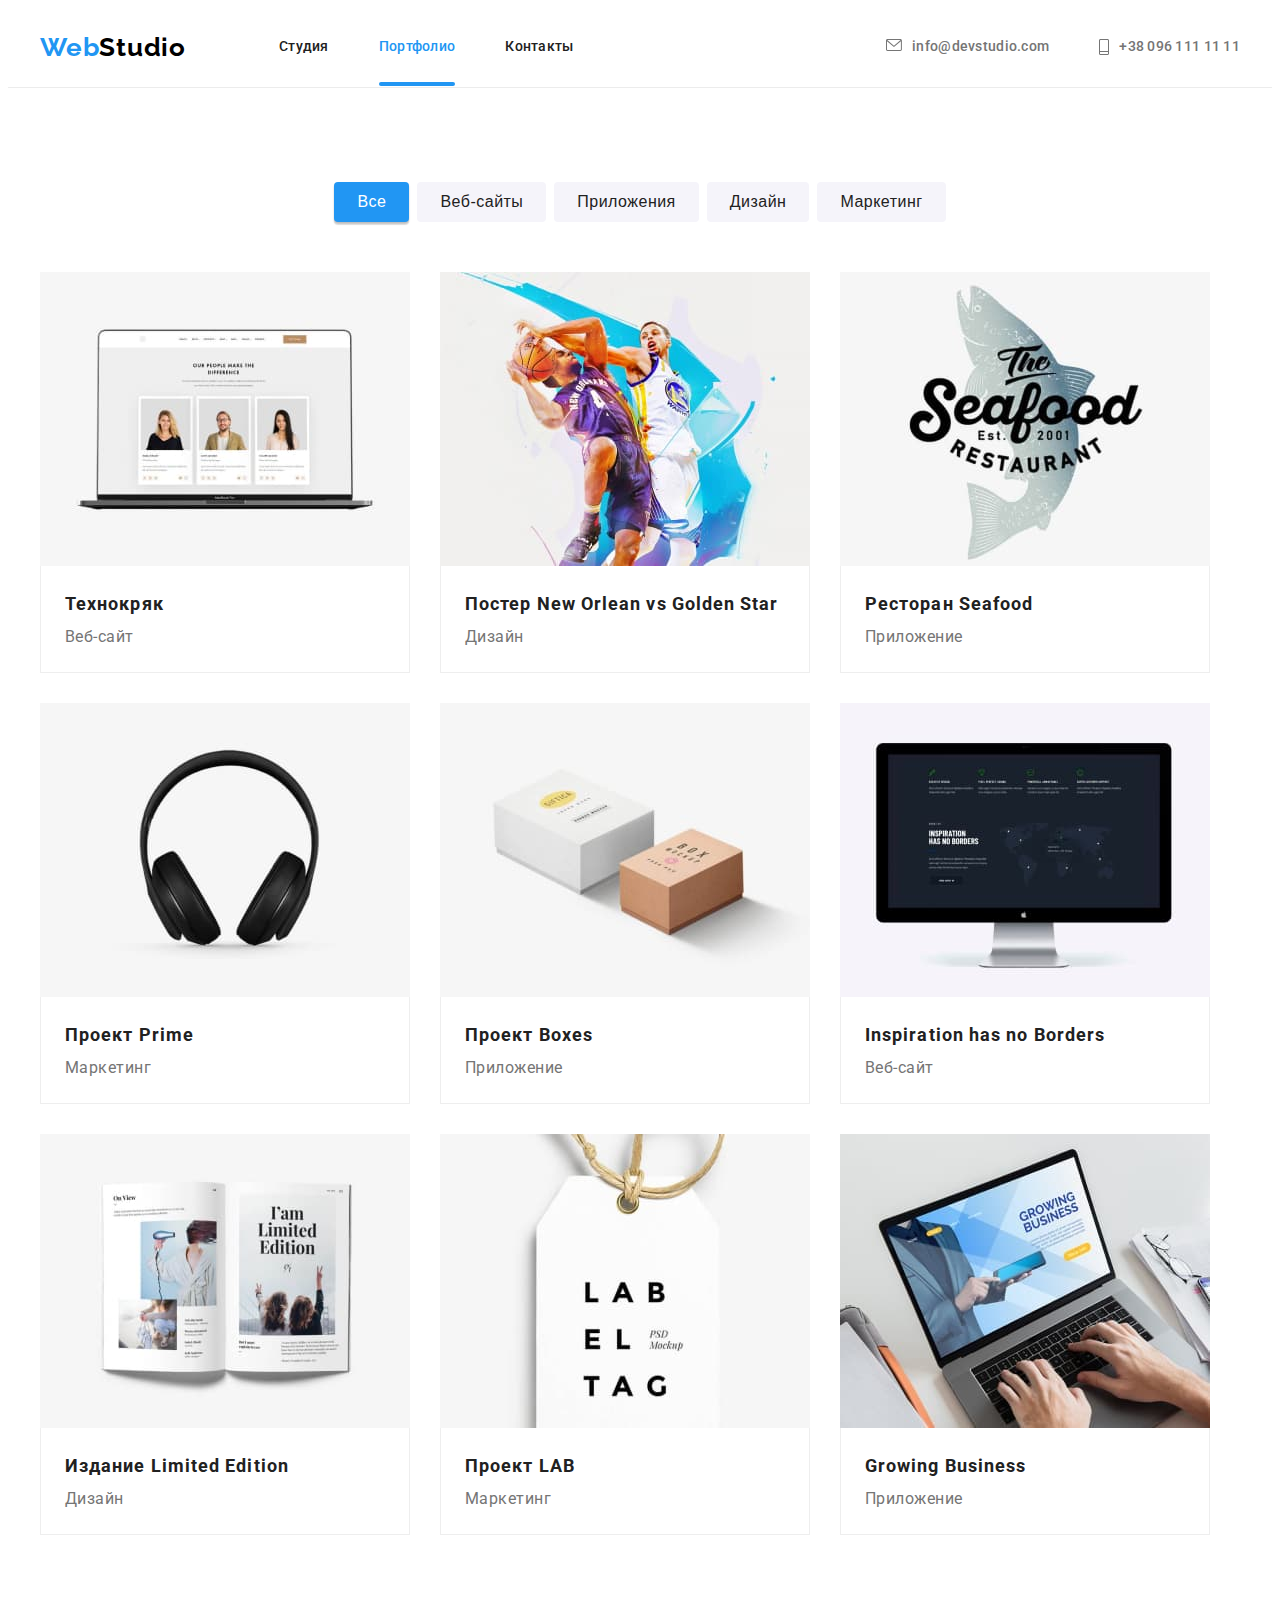
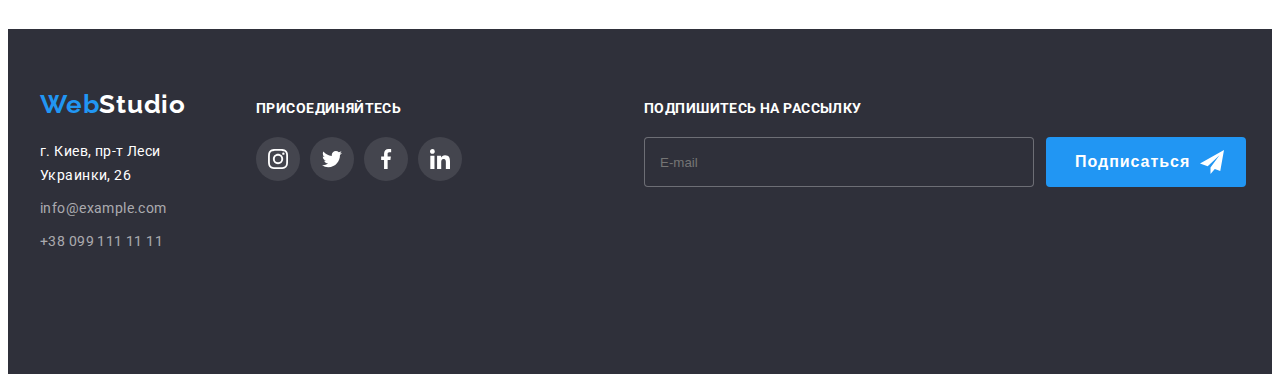
==== portfolio.html @ d4ddfa1c "summary" ====
<!DOCTYPE html>
<html lang="ru">
  <head>
    <meta charset="UTF-8" />
    <meta http-equiv="X-UA-Compatible" content="IE=edge" />
    <meta name="viewport" content="width=device-width, initial-scale=1.0" />
    <title>WebStudio</title>
    <link rel="preconnect" href="https://fonts.googleapis.com" />
    <link rel="preconnect" href="https://fonts.gstatic.com" crossorigin />
    <link
      href="https://fonts.googleapis.com/css2?family=Raleway:wght@700&family=Roboto:wght@400;500;700;900&display=swap"
      rel="stylesheet"
    />
        <link rel="stylesheet" href="https://cdnjs.cloudflare.com/ajax/libs/modern-normalize/1.1.0/modern-normalize.min.css"
          integrity="sha512-wpPYUAdjBVSE4KJnH1VR1HeZfpl1ub8YT/NKx4PuQ5NmX2tKuGu6U/JRp5y+Y8XG2tV+wKQpNHVUX03MfMFn9Q=="
          crossorigin="anonymous" referrerpolicy="no-referrer" />

    <link rel="stylesheet" href="./css/main.min.css" />
  </head>
<header class="header">
  <div class="container header__container">
    <a class="logo link" href="./index.html">Web<span class="logo--dark">Studio</span> </a>
    <nav class="mobile-menu-only">
      <button type="button" class="mobile-menu-btn" data-menu-open>
        <svg class="mobile-menu-btn-icon" width="24" height="16">
          <use href="./images/icons.svg#menu"></use>
        </svg>
      </button>

      <div class="mobile-menu" data-menu>
        <div class="container mobile-menu-container">
          <button type="button" class="mobile-menu__close-btn" data-menu-close>
            <svg class="mobile-menu__close-icon" width="18" height="18">
              <use href="./images/icons.svg#modal"></use>
            </svg>
          </button>

          <ul class="list mobile-menu__list">
            <li class="mobile-menu__item">
              <a href="./index.html" class="link mobile-menu__link">Студия</a>
            </li>
            <li class="mobile-menu__item">
              <a href="./portfolio.html" class="link current mobile-menu__link">Портфолио</a>
            </li>
            <li class="mobile-menu__item">
              <a href="#" class="link mobile-menu__link">Контакты</a>
            </li>
          </ul>

          <ul class="list mobile-menu__contact-list">
            <li class="link mobile-menu__contact-item">
              <a class="mobile-menu__tel-link" href="tel:+380961111111">+38 096 111 11 11</a>
            </li>
            <li class="link mobile-menu__contact-item">
              <a class="mobile-menu__mail-link" href="mailto:info@devstudio.com">info@devstudio.com</a>
            </li>
          </ul>

          <ul class="list mobile-menu__social-list">
            <li class="mobile-menu__social-item">
              <a href="https://www.instagram.com/" class="link mobile-menu__social-link">Instagram</a>
            </li>
            <li class="mobile-menu__social-item">
              <a href="https://twitter.com/" class="link mobile-menu__social-link">Twitter</a>
            </li>
            <li class="mobile-menu__social-item">
              <a href="https://www.facebook.com/" class="link mobile-menu__social-link">Facebook</a>
            </li>
            <li class="mobile-menu__social-item">
              <a href="https://www.linkedin.com/" class="link mobile-menu__social-link">LinkedIn</a>
            </li>
          </ul>
        </div>
      </div>
    </nav>
    <nav class="navigation">
      <ul class="navigation__menu list">
        <li class="navigation__item">
          <a class="navigation__link  link" href="./index.html">Студия</a>
        </li>
        <li class="navigation__item">
          <a class="navigation__link current link" href="./portfolio.html">Портфолио</a>
        </li>
        <li class="navigation__item">
          <a class="navigation__link link" href="#">Контакты</a>
        </li>
      </ul>
    </nav>

    <ul class="contact list">
      <li class="contact__item">
        <a class="contact__link link" href="mailto:info@devstudio.com">
          <svg class="contact__icon" width="16" height="12">
            <use href="./images/icons.svg#envelope"></use>
          </svg>
          info@devstudio.com
        </a>
      </li>
      <li class="contact__item">
        <a class="contact__link link" href="tel:0961111111">
          <svg class="contact__icon" width="10" height="16">
            <use href="./images/icons.svg#vector"></use>
          </svg>
          +38 096 111 11 11</a>
      </li>
    </ul>
  </div>
</header>
<main>
  <section class=" section  ">
    <div class="container">
      <h1 class="portfolio visually-hidden ">Наши роботы</h1>
      <ul class=" menu-nav list">
        <li class="menu-nav__button-item" >
          <button type="button" class="menu-nav__button active-btn">Все</button></li>
        <li class="menu-nav__button-item" >
          <button type="button" class="menu-nav__button">Веб-сайты</button></li>
        <li class="menu-nav__button-item" >
          <button type="button" class="menu-nav__button">Приложения</button></li>
        <li class="menu-nav__button-item">
          <button type="button" class="menu-nav__button">Дизайн</button></li>
        <li class="menu-nav__button-item">
          <button type="button" class="menu-nav__button">Маркетинг</button></li>
      </ul>

      <h2 class="our-projects visually-hidden">Наши проекты</h2>

      <ul class=" projects list">
        <li class="projects__item">
          <a class="projects__link link" href="#">
            <div class="projects__img">
              <picture>
                <source srcset="./images/projects/project1.jpg 1x, ./images/projects/project1_d@2x.jpg 2x"
                  media="(min-width: 1200px)" />
                <source srcset="./images/projects/project1_t.jpg 1x, ./images/projects/project1_t@2x.jpg 2x"
                  media="(min-width: 768px)" />
                <source srcset="./images/projects/project1_m.jpg 1x, ./images/projects/project1_m@2x.jpg 2x"
                  media="(max-width: 767px)" />
                <img class="work" src="images/projects/project1.jpg" 
                alt="project1" 
                width="370"
                height="294" 
                loading="lazy"/>
              </picture>
              <div class="projects__overlay">
                <div class="overlay__text">
                  <p>Ресурс предлагает комплексные предложения с разным уровнем функционала и сервисов. Все это позволит
                  посетителю получить исчерпывающие сведения о компании или частном лице.</p>
                </div>
              </div>
            </div>
              <div class="project__text">
                <h3 class="project__name">Технокряк</h3>
                <p class="project__type">Веб-сайт</p>
              </div>
          </a>
        </li>

        <li class="projects__item"> 
          <a class="projects__link link" href="#">
            <div class="projects__img">
              <picture>
                <source srcset="./images/projects/project2.jpg 1x, ./images/projects/project2_d@2x.jpg 2x"
                  media="(min-width: 1200px)" />
                <source srcset="./images/projects/project2_t.jpg 1x, ./images/projects/project2_t@2x.jpg 2x"
                  media="(min-width: 768px)" />
                <source srcset="./images/projects/project2_m.jpg 1x, ./images/projects/project2_m@2x.jpg 2x"
                  media="(max-width: 767px)" />
              <img class="work" src="images/projects/project2.jpg" 
                alt="project2" 
                width="370" 
                 height="294"
                 loading="lazy"/> 
              </picture>
              <div class="projects__overlay">
                <div class="overlay__text">
                  <p>Ресурс предлагает комплексные предложения с разным уровнем функционала и сервисов. Все это позволит
                  посетителю получить исчерпывающие сведения о компании или частном лице.</p>
                </div>
              </div>
            </div>
            <div class="project__text">
              <h3 class="project__name">Постер <span lang="en">New Orlean vs Golden Star</span></h3>
              <p class="project__type">Дизайн</p>
            </div>
          </a>
        </li>

        <li class="projects__item"><a class="projects__link link" href="#">
        <div class="projects__img">
        <picture>
          <source srcset="./images/projects/project3.jpg 1x, ./images/projects/project3_d@2x.jpg 2x"
            media="(min-width: 1200px)" />
          <source srcset="./images/projects/project3_t.jpg 1x, ./images/projects/project3_t@2x.jpg 2x"
            media="(min-width: 768px)" />
          <source srcset="./images/projects/project3_m.jpg 1x, ./images/projects/project3_m@2x.jpg 2x"
            media="(max-width: 767px)" />
          <img class="work" src="images/projects/project3.jpg" 
          alt="project3"
          width="370"
          height="294"
          loading="lazy" />
          </picture>
        <div class="projects__overlay">
          <div class="overlay__text">
            <p>Ресурс предлагает комплексные предложения с разным уровнем функционала и сервисов. Все это позволит
              посетителю получить исчерпывающие сведения о компании или частном лице.</p>
          </div>
        </div>
        </div>
        <div class="project__text">
      <h3 class="project__name">Ресторан <span lang="en">Seafood</span></h3>
      <p class="project__type">Приложение</p>
      </div>
      </a>
    </li>
      <li class="projects__item">
        <a class="projects__link link" href="#">
        <div class="projects__img">
        <picture>
          <source srcset="./images/projects/project4.jpg 1x, ./images/projects/project4_d@2x.jpg 2x"
            media="(min-width: 1200px)" />
          <source srcset="./images/projects/project4_t.jpg 1x, ./images/projects/project4_t@2x.jpg 2x"
            media="(min-width: 768px)" />
          <source srcset="./images/projects/project4_m.jpg 1x, ./images/projects/project4_m@2x.jpg 2x"
            media="(max-width: 767px)" />
          <img class="work" src="images/projects/project4.jpg" 
        alt="project4" 
        width="370" 
        height="294" 
        loading="lazy"/>
        </picture>
        <div class="projects__overlay">
          <div class="overlay__text">
            <p>Ресурс предлагает комплексные предложения с разным уровнем функционала и сервисов. Все это позволит
              посетителю получить исчерпывающие сведения о компании или частном лице.</p>
          </div>
        </div>
        </div>
        <div class="project__text">
      <h3 class="project__name">Проект <span lang="en">Prime</span></h3>
      <p class="project__type">Маркетинг</p>
      </div>
      </a>
    </li>
      <li class="projects__item"> 
        <a class="projects__link link" href="#">
        <div class="projects__img">
        <picture>
          <source srcset="./images/projects/project5.jpg 1x, ./images/projects/project5_d@2x.jpg 2x"
            media="(min-width: 1200px)" />
          <source srcset="./images/projects/project5_t.jpg 1x, ./images/projects/project5_t@2x.jpg 2x"
            media="(min-width: 768px)" />
          <source srcset="./images/projects/project5_m.jpg 1x, ./images/projects/project5_m@2x.jpg 2x"
            media="(max-width: 767px)" />
          <img class="work" src="images/projects/project5.jpg" 
        alt="project5" 
        width="370"
         height="294"
         loading="lazy" />
        </picture>
        <div class="projects__overlay">
          <div class="overlay__text">
            <p>Ресурс предлагает комплексные предложения с разным уровнем функционала и сервисов. Все это позволит
              посетителю получить исчерпывающие сведения о компании или частном лице.</p>
          </div>
        </div>
        </div>
        <div class="project__text">
      <h3 class="project__name">Проект <span lang="en">Boxes</span></h3>
      <p class="project__type">Приложение</p>
      </div>
      </a>
    </li>
      <li class="projects__item">
        <a class="projects__link link" href="#">
        <div class="projects__img">
        <picture>
          <source srcset="./images/projects/project6.jpg 1x, ./images/projects/project6_d@2x.jpg 2x"
            media="(min-width: 1200px)" />
          <source srcset="./images/projects/project6_t.jpg 1x, ./images/projects/project6_t@2x.jpg 2x"
            media="(min-width: 768px)" />
          <source srcset="./images/projects/project6_m.jpg 1x, ./images/projects/project6_m@2x.jpg 2x"
            media="(max-width: 767px)" />
          <img class="work" src="images/projects/project6.jpg" 
        alt="project6"
         width="370"
          height="294"
          loading="lazy" />
        </picture>
          <div class="projects__overlay">
            <div class="overlay__text">
              <p>Ресурс предлагает комплексные предложения с разным уровнем функционала и сервисов. Все это позволит
                посетителю получить исчерпывающие сведения о компании или частном лице.</p>
            </div>
          </div>
          </div>
          <div class="project__text">
      <h3 class="project__name"><span lang="en">Inspiration has no Borders</span></h3>
      <p class="project__type">Веб-сайт</p>
      </div>
      </a>
    </li>
      <li class="projects__item"><a class="projects__link link" href="#">
        <div class="projects__img">
        <picture>
          <source srcset="./images/projects/project7.jpg 1x, ./images/projects/project7_d@2x.jpg 2x"
            media="(min-width: 1200px)" />
          <source srcset="./images/projects/project7_t.jpg 1x, ./images/projects/project7_t@2x.jpg 2x"
            media="(min-width: 768px)" />
          <source srcset="./images/projects/project7_m.jpg 1x, ./images/projects/project7_m@2x.jpg 2x"
            media="(max-width: 767px)" />
          <img class="work" src="images/projects/project7.jpg" 
        alt="project7"
         width="370" 
         height="294"
         loading="lazy" />
        </picture>
        <div class="projects__overlay">
          <div class="overlay__text">
            <p>Ресурс предлагает комплексные предложения с разным уровнем функционала и сервисов. Все это позволит
              посетителю получить исчерпывающие сведения о компании или частном лице.</p>
          </div>
        </div>
        </div>
        <div class="project__text">
      <h3 class="project__name">Издание <span lang="en">Limited Edition</span></h3>
      <p class="project__type">Дизайн</p>
        </div>
      </a>
    </li>
      <li class="projects__item">
        <a class="projects__link link" href="#">
        <div class="projects__img">
        <picture>
          <source srcset="./images/projects/project8.jpg 1x, ./images/projects/project8_d@2x.jpg 2x"
            media="(min-width: 1200px)" />
          <source srcset="./images/projects/project8_t.jpg 1x, ./images/projects/project8_t@2x.jpg 2x"
            media="(min-width: 768px)" />
          <source srcset="./images/projects/project8_m.jpg 1x, ./images/projects/project8_m@2x.jpg 2x"
            media="(max-width: 767px)" />
          <img class="work"src="images/projects/project8.jpg" 
        alt="project8" 
        width="370"
         height="294"
         loading="lazy" />
        </picture>
        <div class="projects__overlay">
          <div class="overlay__text">
            <p>Ресурс предлагает комплексные предложения с разным уровнем функционала и сервисов. Все это позволит
              посетителю получить исчерпывающие сведения о компании или частном лице.</p>
          </div>
        </div>
        </div>
        <div class="project__text">
      <h3 class="project__name">Проект <span lang="en">LAB</span></h3>
      <p class="project__type">Маркетинг</p>
        </div>
      </a>
    </li>
      <li class="projects__item"><a class=" projects__link link" href="#">
        <div class="projects__img">
        <picture>
          <source srcset="./images/projects/project9.jpg 1x, ./images/projects/project9_d@2x.jpg 2x"
            media="(min-width: 1200px)" />
          <source srcset="./images/projects/project9_t.jpg 1x, ./images/projects/project9_t@2x.jpg 2x"
            media="(min-width: 768px)" />
          <source srcset="./images/projects/project9_m.jpg 1x, ./images/projects/project9_m@2x.jpg 2x"
            media="(max-width: 767px)" />
          <img class="work" src="images/projects/project9.jpg"
         alt="project9"
          width="370"
           height="294"
           loading="lazy" />
        </picture>
          <div class="projects__overlay">
            <div class="overlay__text">
              <p>Ресурс предлагает комплексные предложения с разным уровнем функционала и сервисов. Все это позволит
                посетителю получить исчерпывающие сведения о компании или частном лице.</p>
            </div>
          </div>
          </div>
          <div class="project__text">
      <h3 class="project__name"><span lang="en">Growing Business</span></h3>
      <p class="project__type">Приложение</p>
          </div>
      </a>
    </li>
    </ul>
    </div>
  </section>
    </main>
      <footer class="footer">
        <div class="footer__container container">
          <div class="logo-adress">
            <a class="logo link" href="./index.html">Web<span class="logo logo--light">Studio</span></a>
      
            <ul class="footer-adress list">
              <li class="footer-adress__item">
                <a class="footer-adress__adress link" href="https://bit.ly/3pXMvUd" target="_blank" rel="noopener noreferrer">
                  г. Киев, пр-т Леси Украинки, 26
                </a>
              </li>
      
              <li class="footer-adress__item">
                <a class="footer-adress__mailPhone link" href="mailto:info@example.com">info@example.com</a>
              </li>
      
              <li class="footer-adress__item">
                <a class="footer-adress__mailPhone link" href="tel:0991111111">+38 099 111 11 11</a>
              </li>
            </ul>
          </div>
      
          <div class="join">
            <b class="join__us">Присоединяйтесь</b>
            <ul class="join__social">
              <li class="join__item list">
                <a class="join__link link" href="https://www.instagram.com/" target="_blank" rel="noopener noreferrer" aria-label="instagram">
                  <svg class="join__icon" width="20" height="20">
                    <use href="./images/icons.svg#instagram"></use>
                  </svg>
                </a>
              </li>
              <li class="join__item list">
                <a class="join__link link" href="https://twitter.com/" target="_blank" rel="noopener noreferrer" aria-label="twitter">
                  <svg class="join__icon" width="20" height="20">
                    <use href="./images/icons.svg#twitter"></use>
                  </svg>
                </a>
              </li>
              <li class="join__item list">
                <a class="join__link link" href="https://facebook.com/" target="_blank" rel="noopener noreferrer" aria-label="facebook">
                  <svg class="join__icon" width="20" height="20">
                    <use href="./images/icons.svg#facebook"></use>
                  </svg>
                </a>
              </li>
              <li class="join__item list">
                <a class="join__link link" href="https://www.linkedin.com/" target="_blank" rel="noopener noreferrer" aria-label="linkedin">
                  <svg class="join__icon" width="20" height="20">
                    <use href="./images/icons.svg#linkedin"></use>
                  </svg>
                </a>
              </li>
            </ul>
          </div>
      
          <div class="form-send">
            <b class="form-send__send">Подпишитесь на рассылку</b>
            <form class="form-footer">
              <input class="form-footer__email" type="email" name="email" placeholder="E-mail" />
              <button class="form-footer__button" type="submit">
                <b>Подписаться</b>
                <svg class="form-footer__icon" width="24" height="24">
                  <use href="./images/icons.svg#aireplane"></use>
                </svg>
              </button>
            </form>
          </div>
        </div>
      </footer>
      <script src="./js/mobile-menu.js"></script>
  </body>
</html>
---- css/main.min.css ----
.visually-hidden{clip:rect(0 0 0 0);-webkit-clip-path:inset(50%);clip-path:inset(50%);height:1px;overflow:hidden;position:absolute;white-space:nowrap;width:1px}body{font-family:"Roboto",sans-serif;font-style:normal;overflow-x:hidden}body.modal-open{overflow:hidden}@media screen and (min-width: 480px){.section{padding-bottom:60px;padding-top:60px}}@media screen and (min-width: 768px){.section{padding-bottom:60px;padding-top:60px}}@media screen and (min-width: 1200px){.section{padding-bottom:94px;padding-top:94px}}.container{margin-left:auto;margin-right:auto;padding-left:15px;padding-right:15px;-webkit-box-align:center;-ms-flex-align:center;align-items:center}@media screen and (min-width: 480px){.container{width:480px}}@media screen and (min-width: 768px){.container{width:768px}}@media screen and (min-width: 1200px){.container{width:1200px}}h1,h2,h3,h4,h5,h6,ul,p{margin:0;padding:0}img{display:block;max-width:100%;height:auto}.list{list-style:none;padding:0;margin:0}.link{text-decoration:none}.header__container{display:-webkit-box;display:-ms-flexbox;display:flex;-ms-flex-line-pack:center;align-content:center}.header{border-bottom:1px solid #ececec;padding-top:24px;padding-bottom:24px}@media screen and (max-width: 767px){.header{position:relative;padding-top:16px;padding-bottom:16px}}@media screen and (min-width: 768px){.mobile-menu-only{display:none}}.mobile-menu-btn{position:absolute;top:22px;right:35px;background-color:transparent;border:none;padding:0;line-height:0;cursor:pointer}.mobile-menu-btn:hover,.mobile-menu-btn:focus{color:#2196f3}.mobile-menu{position:absolute;top:0;left:0;width:100%;height:100vh;overflow:auto;opacity:0;visibility:hidden;pointer-events:none;background-color:#fff;z-index:100;-webkit-transition:opacity 250ms cubic-bezier(0.4, 0, 0.2, 1),visibility 250ms cubic-bezier(0.4, 0, 0.2, 1);transition:opacity 250ms cubic-bezier(0.4, 0, 0.2, 1),visibility 250ms cubic-bezier(0.4, 0, 0.2, 1)}.mobile-menu.is-open{opacity:1;visibility:visible;pointer-events:auto}.mobile-menu__close-btn:hover .mobile-menu__close-icon,.mobile-menu__close-btn:focus .mobile-menu__close-icon{fill:#2196f3;cursor:pointer}.mobile-menu-container{position:relative;padding-top:48px;padding-bottom:48px;z-index:100}.mobile-menu__close-btn{position:absolute;top:21px;right:25px;background-color:transparent;border:none;padding:0;line-height:0}.mobile-menu__list,.mobile-menu__contact-list,.mobile-menu__social-list{padding-left:40px;margin-bottom:48px}.mobile-menu__item{margin-bottom:32px}.mobile-menu__item:last-child{margin-bottom:300px}.mobile-menu__list{font-weight:500;font-size:40px;line-height:1.18;letter-spacing:0.02em}.mobile-menu__contact-item{margin-bottom:32px}.mobile-menu__contact-item:last-child{margin-bottom:64px}.mobile-menu__link{position:relative;color:#212121}.mobile-menu__link:hover,.mobile-menu__link:focus{color:#2196f3}.mobile-menu__link.current{color:#2196f3}.mobile-menu__tel-link{font-weight:500;font-size:34px;line-height:1.18;letter-spacing:0.02em;color:#2196f3;text-decoration:none}.mobile-menu__mail-link{font-weight:500;font-size:24px;line-height:1.17;letter-spacing:0.02em;color:#757575;text-decoration:none}.mobile-menu__social-list{display:-webkit-box;display:-ms-flexbox;display:flex;-ms-flex-wrap:wrap;flex-wrap:wrap}.mobile-menu__social-item{padding-right:10px;margin-top:10px}.mobile-menu__social-item:not(:last-child){border-right:1px solid rgba(33,33,33,0.2);margin-right:10px}.mobile-menu__social-link{font-weight:500;font-size:18px;line-height:1.22;letter-spacing:0.02em;color:#2196f3;text-decoration:none}.navigation{display:-webkit-box;display:-ms-flexbox;display:flex;margin-left:93px}@media screen and (min-width: 320px) and (max-width: 767px){.navigation{visibility:hidden;display:none}}.navigation__menu{font-weight:500;font-size:14px;line-height:1.14;letter-spacing:0.02em;display:-webkit-box;display:-ms-flexbox;display:flex}.navigation__item,.contact__item:not(:last-child){margin-right:50px}.navigation__link{position:relative;padding:32px 0;color:#212121;-webkit-transition:color 250ms cubic-bezier(0.4, 0, 0.2, 1);transition:color 250ms cubic-bezier(0.4, 0, 0.2, 1)}.navigation__link:hover,.navigation__link:focus{color:#2196f3}.navigation__link.current{color:#2196f3}.navigation__link.current::after{content:'';position:absolute;display:block;width:100%;height:4px;background-color:#2196f3;border-radius:2px;bottom:0;left:0}.logo{font-family:"Raleway",sans-serif;font-weight:700;font-size:26px;line-height:1.19;letter-spacing:0.03em;color:#2196f3}.logo--dark{color:#000}.logo--light{color:#fff}@media screen and (min-width: 480px) and (max-width: 1199px){.logo-adress{text-align:center}}@media screen and (min-width: 768px) and (max-width: 1199px){.logo-adress{margin-left:76px}}.contact{-webkit-box-pack:center;-ms-flex-pack:center;justify-content:center;-webkit-box-align:center;-ms-flex-align:center;align-items:center;margin-left:auto;font-weight:500;font-size:12px;line-height:1.14;letter-spacing:0.02em}@media screen and (min-width: 320px) and (max-width: 767px){.contact{visibility:hidden;display:none}}@media screen and (min-width: 1200px){.contact{font-size:14px;display:-webkit-box;display:-ms-flexbox;display:flex}}@media screen and (min-width: 768px) and (max-width: 1199px){.contact__item:not(:last-child){margin-bottom:10px}}.contact__link{display:-webkit-box;display:-ms-flexbox;display:flex;color:#757575;-webkit-transition:color 250ms cubic-bezier(0.4, 0, 0.2, 1);transition:color 250ms cubic-bezier(0.4, 0, 0.2, 1)}.contact__link:hover,.contact__link:focus{color:#2196f3}.contact__icon{margin-right:10px;fill:currentColor}.hero{display:block;background-color:#2f303a;text-align:center;max-width:100%;height:400px;padding-top:118px;padding-bottom:118px;background-image:-webkit-gradient(linear, left top, right top, from(rgba(47,48,58,0.4)), to(rgba(47,48,58,0.4))),url(../images/hero/hero_m.jpg);background-image:linear-gradient(to right, rgba(47,48,58,0.4), rgba(47,48,58,0.4)),url(../images/hero/hero_m.jpg);margin-left:auto;margin-right:auto;background-position:center;background-repeat:no-repeat}@media screen and (min-width: 489px){.hero{max-width:768px;background-image:-webkit-gradient(linear, left top, right top, from(rgba(47,48,58,0.4)), to(rgba(47,48,58,0.4))),url(../images/hero/hero_t.jpg);background-image:linear-gradient(to right, rgba(47,48,58,0.4), rgba(47,48,58,0.4)),url(../images/hero/hero_t.jpg)}}@media screen and (min-width: 769px){.hero{max-width:1600px;height:600px;padding-top:200px;padding-bottom:200px;background-image:-webkit-gradient(linear, left top, right top, from(rgba(47,48,58,0.4)), to(rgba(47,48,58,0.4))),url(../images/hero/hero_d.jpg);background-image:linear-gradient(to right, rgba(47,48,58,0.4), rgba(47,48,58,0.4)),url(../images/hero/hero_d.jpg)}}.hero__container{display:block}.hero__title{text-align:center;margin-bottom:30px;font-weight:900;font-size:26px;line-height:1.62;letter-spacing:0.06em;text-transform:uppercase;color:#fff}@media screen and (min-width: 1200px){.hero__title{font-size:44px;line-height:1.36}}.hero__btn{padding:10px 32px;display:inline-block;font-weight:700;font-size:16px;line-height:1.87;color:#fff;background-color:#2196f3;text-decoration:none;-webkit-box-shadow:0px 4px 4px rgba(0,0,0,0.15);box-shadow:0px 4px 4px rgba(0,0,0,0.15);border-radius:4px;border:1px solid transparent;cursor:pointer}.backdrop{position:fixed;width:100%;height:100%;left:0px;top:0px;background-color:rgba(0,0,0,0.2);opacity:1;-webkit-transition:opacity 250ms cubic-bezier(0.4, 0, 0.2, 1),visibility 250ms cubic-bezier(0.4, 0, 0.2, 1);transition:opacity 250ms cubic-bezier(0.4, 0, 0.2, 1),visibility 250ms cubic-bezier(0.4, 0, 0.2, 1);overflow-y:scroll}.backdrop.is-hidden{opacity:0;pointer-events:none;visibility:hidden}.backdrop.is-hidden .modal{-webkit-transform:translate(-50%, -50%) scale(0.5);transform:translate(-50%, -50%) scale(0.5)}.modal{position:absolute;top:50%;left:50%;padding:40px;-webkit-transform:translate(-50%, -50%) scale(1);transform:translate(-50%, -50%) scale(1);width:450px;height:609px;background:#ffffff;-webkit-box-shadow:0px 1px 3px rgba(0,0,0,0.12),0px 1px 1px rgba(0,0,0,0.14),0px 2px 1px rgba(0,0,0,0.2);box-shadow:0px 1px 3px rgba(0,0,0,0.12),0px 1px 1px rgba(0,0,0,0.14),0px 2px 1px rgba(0,0,0,0.2);border-radius:4px;-webkit-transition:-webkit-transform 250ms cubic-bezier(0.4, 0, 0.2, 1);transition:-webkit-transform 250ms cubic-bezier(0.4, 0, 0.2, 1);transition:transform 250ms cubic-bezier(0.4, 0, 0.2, 1);transition:transform 250ms cubic-bezier(0.4, 0, 0.2, 1), -webkit-transform 250ms cubic-bezier(0.4, 0, 0.2, 1)}@media screen and (min-width: 1200px){.modal{width:528px;height:581px}}.modal__button{position:absolute;display:-webkit-box;display:-ms-flexbox;display:flex;width:30px;height:30px;right:8px;top:8px;-webkit-box-align:center;-ms-flex-align:center;align-items:center;-webkit-box-pack:center;-ms-flex-pack:center;justify-content:center;padding:0;background:#fff;border:1px solid rgba(0,0,0,0.1);border-radius:50%;cursor:pointer;-webkit-transition:color 250ms cubic-bezier(0.4, 0, 0.2, 1);transition:color 250ms cubic-bezier(0.4, 0, 0.2, 1)}.modal__button:hover,.modal__button:focus{color:#2196f3}.modal__icon{fill:currentColor}.form{margin-left:auto;margin-right:auto}.form__contact{display:block;font-weight:700;font-size:20px;line-height:1.15;text-align:center;letter-spacing:0.03em;color:#212121;margin-bottom:12px}.form__area{display:-webkit-box;display:-ms-flexbox;display:flex;-webkit-box-orient:vertical;-webkit-box-direction:normal;-ms-flex-direction:column;flex-direction:column;margin-bottom:10px}.form__input-svg:hover,.form__input-svg:focus+.icon{fill:#2196f3}.form__input-svg{position:relative;-webkit-box-orient:vertical;-webkit-box-direction:normal;-ms-flex-direction:column;flex-direction:column;display:-webkit-box;display:-ms-flexbox;display:flex}.form__info{position:relative;font-size:12px;line-height:1.16;letter-spacing:0.01em;margin-bottom:4px;color:#757575}.form__input{position:relative;display:-webkit-box;display:-ms-flexbox;display:flex;border:1px solid rgba(33,33,33,0.2);border-radius:4px;padding:11px 32px;cursor:pointer;outline:transparent}.form__input:hover,.form__input:focus{border:1px solid #2196f3}.form__input-comment{width:100%;display:-webkit-box;display:-ms-flexbox;display:flex;height:120px;padding:12px 16px;resize:none;font-weight:400;font-size:12px;line-height:14px;letter-spacing:0.01em;color:rgba(117,117,117,0.5);color:#212121;border:1px solid rgba(33,33,33,0.2);border-radius:4px;-webkit-transition:border-color 250ms cubic-bezier(0.4, 0, 0.2, 1);transition:border-color 250ms cubic-bezier(0.4, 0, 0.2, 1);cursor:pointer;outline:transparent}.form__input-comment:hover,.form__input-comment:focus{border:1px solid #2196f3}.form__input-comment::-webkit-input-placeholder{color:rgba(117,117,117,0.5)}.form__input-comment:-ms-input-placeholder{color:rgba(117,117,117,0.5)}.form__input-comment::-ms-input-placeholder{color:rgba(117,117,117,0.5)}.form__input-comment::placeholder{color:rgba(117,117,117,0.5)}.form__icon{position:absolute;left:10px;top:50%;display:inline-block;-webkit-transform:translateY(-7px);transform:translateY(-7px)}.send-btn{display:block;-webkit-box-shadow:0px 4px 4px rgba(0,0,0,0.15);box-shadow:0px 4px 4px rgba(0,0,0,0.15);border:none;margin:0 auto;padding:10px 55px;border-radius:4px;background-color:#2196f3;color:#fff;cursor:pointer;font-weight:700;font-size:16px;line-height:1.88;-webkit-box-align:center;-ms-flex-align:center;align-items:center;text-align:center;letter-spacing:0.06em;-webkit-transition:-webkit-box-shadow 250ms cubic-bezier(0.4, 0, 0.2, 1);transition:-webkit-box-shadow 250ms cubic-bezier(0.4, 0, 0.2, 1);transition:box-shadow 250ms cubic-bezier(0.4, 0, 0.2, 1);transition:box-shadow 250ms cubic-bezier(0.4, 0, 0.2, 1), -webkit-box-shadow 250ms cubic-bezier(0.4, 0, 0.2, 1)}.form-checkbox{display:-webkit-box;display:-ms-flexbox;display:flex;-webkit-box-pack:center;-ms-flex-pack:center;justify-content:center;-webkit-box-align:center;-ms-flex-align:center;align-items:center;margin-bottom:30px}.checkbox-container{position:relative;display:block;width:16px;height:15px;margin-right:8px;cursor:pointer}.checkbox-icon-checked{position:absolute;top:0;left:0;width:16px;height:15px;-webkit-transform:scale(0.2);transform:scale(0.2);opacity:0;-webkit-transition:opacity 250ms cubic-bezier(0.4, 0, 0.2, 1),-webkit-transform 250ms cubic-bezier(0.4, 0, 0.2, 1);transition:opacity 250ms cubic-bezier(0.4, 0, 0.2, 1),-webkit-transform 250ms cubic-bezier(0.4, 0, 0.2, 1);transition:transform 250ms cubic-bezier(0.4, 0, 0.2, 1),opacity 250ms cubic-bezier(0.4, 0, 0.2, 1);transition:transform 250ms cubic-bezier(0.4, 0, 0.2, 1),opacity 250ms cubic-bezier(0.4, 0, 0.2, 1),-webkit-transform 250ms cubic-bezier(0.4, 0, 0.2, 1);background-color:#2196f3;border:none}.checkbox-icon-unchecked{position:absolute;top:0;left:0;display:block;width:16px;height:15px;border:2px solid #212121;border-radius:2px;-webkit-transition:border-color 250ms cubic-bezier(0.4, 0, 0.2, 1),border-color 250ms cubic-bezier(0.4, 0, 0.2, 1);transition:border-color 250ms cubic-bezier(0.4, 0, 0.2, 1),border-color 250ms cubic-bezier(0.4, 0, 0.2, 1)}.checkbox:checked+.checkbox-icon-checked{-webkit-transform:scale(1);transform:scale(1);opacity:1}.checkbox:checked ~ .checkbox-icon-unchecked{border-color:#2196f3}.checkbox:focus ~ .checkbox-icon-unchecked,.checkbox:hover ~ .checkbox-icon-unchecked{border-color:#2196f3}.checkbox:focus:checked ~ .checkbox-icon-unchecked,.checkbox:hover:checked ~ .checkbox-icon-unchecked{border-color:#212121}.checkbox{position:absolute;white-space:nowrap;width:1px;height:1px;overflow:hidden;border:0;padding:0;clip:rect(0 0 0 0);-webkit-clip-path:inset(50%);clip-path:inset(50%);margin:-1px}.checkbox-label{cursor:pointer;-webkit-user-select:none;-moz-user-select:none;-ms-user-select:none;user-select:none;font-weight:400;font-size:12px;line-height:1.16;letter-spacing:0.03em;color:#757575}@media screen and (min-width: 1200px){.checkbox-label{font-size:14px;line-height:1.71}}.checkbox-label-link{color:#2196f3;-webkit-text-decoration-line:underline;text-decoration-line:underline}@media screen and (min-width: 1200px){.features{padding-bottom:0}}@media screen and (min-width: 768px) and (max-width: 1199px){.features__menu{display:-webkit-box;display:-ms-flexbox;display:flex;-ms-flex-wrap:wrap;flex-wrap:wrap;gap:30px;margin-bottom:-30px}}@media screen and (min-width: 1200px){.features__menu{display:-webkit-box;display:-ms-flexbox;display:flex}}@media screen and (min-width: 480px){.features__item{margin-bottom:30px}}@media screen and (min-width: 768px) and (max-width: 1199px){.features__item{width:354px}}@media screen and (min-width: 1200px){.features__item{width:270px}.features__item:not(:last-child){margin-right:30px}}.features__icons{display:-webkit-box;display:-ms-flexbox;display:flex;-webkit-box-align:center;-ms-flex-align:center;align-items:center;-webkit-box-pack:center;-ms-flex-pack:center;justify-content:center;width:100%;padding:25px;background:#f5f4fa;border-radius:4px;margin-bottom:30px}.features__idea{color:#212121;font-weight:700;font-size:14px;line-height:1.14;letter-spacing:0.03em;text-transform:uppercase;margin-bottom:10px}@media screen and (min-width: 480px) and (max-width: 767px){.features__idea{text-align:center;-webkit-box-align:center;-ms-flex-align:center;align-items:center;-webkit-box-pack:center;-ms-flex-pack:center;justify-content:center}}.features__meaning{-webkit-box-align:center;-ms-flex-align:center;align-items:center;-webkit-box-pack:center;-ms-flex-pack:center;justify-content:center;color:#757575;font-weight:400;font-size:14px;line-height:1.71;letter-spacing:0.03em}@media screen and (min-width: 320px) and (max-width: 1199px){.mission{visibility:hidden;display:none}}.mission__container{-webkit-box-align:center;-ms-flex-align:center;align-items:center}.mission__our-mission,.personal__our-team{font-weight:700;font-size:36px;line-height:1.16;text-align:center;letter-spacing:0.03em;color:#212121;margin-bottom:50px}.mission__mission-list{display:-webkit-box;display:-ms-flexbox;display:flex;-webkit-box-align:center;-ms-flex-align:center;align-items:center;padding:0;margin:0}.mission__mission-item{display:-webkit-box;display:-ms-flexbox;display:flex;-webkit-box-align:center;-ms-flex-align:center;align-items:center;position:relative;content:'';margin-right:30px}.mission__mission-item:last-child{margin-right:0}.mission__mission-text{position:absolute;content:'';bottom:0;display:-webkit-box;display:-ms-flexbox;display:flex;-webkit-box-align:center;-ms-flex-align:center;align-items:center;-webkit-box-pack:center;-ms-flex-pack:center;justify-content:center;width:100%;height:70px;background-color:rgba(47,48,58,0.8);color:#fff;text-align:center;letter-spacing:0.03em;text-transform:uppercase}.personal{background-color:#f5f4fa}.personal__our-team{font-weight:700;font-size:28px;line-height:33px;text-align:center;letter-spacing:0.03em;color:#212121}@media screen and (min-width: 1200px){.personal__our-team{font-size:36px;line-height:42px}}@media screen and (min-width: 768px){.personal__team-list{-ms-flex-wrap:wrap;flex-wrap:wrap;display:-webkit-box;display:-ms-flexbox;display:flex}}@media screen and (min-width: 768px) and (max-width: 1199px){.personal__team-list{gap:30px}}.personal__team-item{width:100%;background:#fff;-webkit-box-shadow:0px 1px 3px rgba(0,0,0,0.12),0px 1px 1px rgba(0,0,0,0.14),0px 2px 1px rgba(0,0,0,0.2);box-shadow:0px 1px 3px rgba(0,0,0,0.12),0px 1px 1px rgba(0,0,0,0.14),0px 2px 1px rgba(0,0,0,0.2);border-radius:0px 0px 4px 4px}@media screen and (max-width: 767px){.personal__team-item:not(:last-child){margin-bottom:30px}}@media screen and (min-width: 768px){.personal__team-item{width:354px}}@media screen and (min-width: 1200px){.personal__team-item{width:270px}.personal__team-item:not(:last-child){margin-right:30px}}.personal__person{padding-top:30px;padding-bottom:30px}@media screen and (min-width: 768px){.human{width:354px}}@media screen and (min-width: 320px){.human{width:100%}}.personal__name{color:#212121;text-align:center;font-weight:500;font-size:16px;line-height:1.18;letter-spacing:0.03em}.personal__work{margin-top:10px;color:#757575;text-align:center}.social{display:-webkit-box;display:-ms-flexbox;display:flex;-webkit-box-pack:center;-ms-flex-pack:center;justify-content:center;-webkit-box-align:center;-ms-flex-align:center;align-items:center;margin-top:16px}.social__item:not(:last-child){margin-right:10px}.social__link{display:-webkit-box;display:-ms-flexbox;display:flex;-webkit-box-pack:center;-ms-flex-pack:center;justify-content:center;-webkit-box-align:center;-ms-flex-align:center;align-items:center;width:44px;height:44px;background-color:#fff;border-radius:50%;-webkit-transition:background-color 250ms cubic-bezier(0.4, 0, 0.2, 1);transition:background-color 250ms cubic-bezier(0.4, 0, 0.2, 1)}.social__link:hover,.social__link:focus{background-color:#2196f3}.social__icon{fill:#afb1b8;-webkit-transition:fill 250ms cubic-bezier(0.4, 0, 0.2, 1);transition:fill 250ms cubic-bezier(0.4, 0, 0.2, 1)}.social__link:hover .social__icon,.social__link:focus .social__icon{fill:#fff}.partners__all-partners{font-weight:700;font-size:28px;line-height:33px;text-align:center;letter-spacing:0.03em;color:#212121;margin-bottom:30px}@media screen and (min-width: 1200px){.partners__all-partners{font-size:36px;line-height:42px;margin-bottom:50px}}@media screen and (max-width: 1199px){.partners__our-partners{display:-webkit-box;display:-ms-flexbox;display:flex;-ms-flex-wrap:wrap;flex-wrap:wrap;gap:30px}}@media screen and (min-width: 1200px){.partners__our-partners{display:-webkit-box;display:-ms-flexbox;display:flex}}.partners__partners-items{width:210px}@media screen and (min-width: 768px) and (max-width: 1199px){.partners__partners-items{width:226px}}@media screen and (min-width: 1200px){.partners__partners-items:not(:last-child){width:170px;margin-right:30px}}.partners__partners-link{display:-webkit-box;display:-ms-flexbox;display:flex;-webkit-box-pack:center;-ms-flex-pack:center;justify-content:center;-webkit-box-align:center;-ms-flex-align:center;align-items:center;width:100%;height:92px;border:1px solid #afb1b8;border-radius:4px;-webkit-transition:border-color 250ms cubic-bezier(0.4, 0, 0.2, 1);transition:border-color 250ms cubic-bezier(0.4, 0, 0.2, 1)}.partners__partners-link:hover,.partners__partners-link:focus{border-color:#2196f3}.partners__partners-icons{fill:#afb1b8;-webkit-transition:fill 250ms cubic-bezier(0.4, 0, 0.2, 1);transition:fill 250ms cubic-bezier(0.4, 0, 0.2, 1)}.partners__partners-link:hover .partners__partners-icons,.partners__partners-link:focus .partners__partners-icons{fill:#2196f3}.footer{background-color:#2f303a;padding-top:60px;padding-bottom:60px}.footer__container{-webkit-box-align:baseline;-ms-flex-align:baseline;align-items:baseline;-webkit-box-pack:justify;-ms-flex-pack:justify;justify-content:space-between}@media screen and (min-width: 768px) and (max-width: 1199px){.footer__container{display:-webkit-box;display:-ms-flexbox;display:flex;-ms-flex-wrap:wrap;flex-wrap:wrap}}@media screen and (min-width: 1200px){.footer__container{display:-webkit-box;display:-ms-flexbox;display:flex}}.footer-adress{margin-top:20px}@media screen and (min-width: 768px) and (max-width: 1199px){.footer-adress{width:223px}}.footer-adress__mailPhone{font-size:14px;line-height:1.71;letter-spacing:0.03em;color:rgba(255,255,255,0.6);-webkit-transition:250ms cubic-bezier(0.4, 0, 0.2, 1);transition:250ms cubic-bezier(0.4, 0, 0.2, 1)}.footer-adress__item:not(:last-child){margin-bottom:9px}@media screen and (min-width: 480px) and (max-width: 1199px){.footer-adress__item:not(:last-child){margin-bottom:8px}}.footer-adress__adress{color:#fff;font-weight:400;font-size:14px;line-height:1.71;letter-spacing:0.03em;color:#fff}@media screen and (min-width: 480px){.logo-adress,.join{margin-bottom:60px}}@media screen and (min-width: 480px) and (max-width: 1199px){.join{text-align:center;-webkit-box-pack:center;-ms-flex-pack:center;justify-content:center}}@media screen and (min-width: 768px){.join{margin-right:89px}}@media screen and (min-width: 1200px){.join{margin-left:70px}}.join__us,.form-send__send{font-weight:700;font-size:14px;line-height:1.14;letter-spacing:0.03em;text-transform:uppercase;color:#fff}.join__social{display:-webkit-box;display:-ms-flexbox;display:flex;margin-top:20px}@media screen and (min-width: 480px){.join__social{-webkit-box-pack:center;-ms-flex-pack:center;justify-content:center}}.join__item:not(:last-child){margin-right:10px}.join__link{display:-webkit-box;display:-ms-flexbox;display:flex;-webkit-box-pack:center;-ms-flex-pack:center;justify-content:center;-webkit-box-align:center;-ms-flex-align:center;align-items:center;width:44px;height:44px;background:rgba(255,255,255,0.1);border-radius:50%;-webkit-transition:background-color 250ms cubic-bezier(0.4, 0, 0.2, 1);transition:background-color 250ms cubic-bezier(0.4, 0, 0.2, 1)}.join__link:hover,.join__link:focus{background-color:#2196f3}.join__icon{fill:#fff}@media screen and (min-width: 420px) and (max-width: 1199px){.form-send{text-align:center}}@media screen and (min-width: 768px) and (max-width: 1199px){.form-send{text-align:center;margin-left:166px}}@media screen and (min-width: 1200px){.form-send{margin-left:93px}}@media screen and (min-width: 1200px){.form-footer{display:-webkit-box;display:-ms-flexbox;display:flex;-webkit-box-orient:horizontal;-webkit-box-direction:normal;-ms-flex-direction:row;flex-direction:row;margin-top:20px}}.form-footer__email{margin-right:12px;border:1px solid rgba(255,255,255,0.3);background-color:#2f303a;border-radius:4px;padding:15px 15px}@media screen and (min-width: 320px) and (max-width: 1199px){.form-footer__email{width:100%;margin-top:20px}}@media screen and (min-width: 1200px){.form-footer__email{width:358px}}.form-footer__button{display:-webkit-box;display:-ms-flexbox;display:flex;width:200px;padding:10px 10px 10px 29px;border:none;border-radius:4px;background-color:#2196f3;color:#fff;cursor:pointer;font-weight:700;font-size:16px;line-height:1.88;-webkit-box-align:center;-ms-flex-align:center;align-items:center;text-align:center;letter-spacing:0.06em;-webkit-transition:-webkit-box-shadow 250ms cubic-bezier(0.4, 0, 0.2, 1);transition:-webkit-box-shadow 250ms cubic-bezier(0.4, 0, 0.2, 1);transition:box-shadow 250ms cubic-bezier(0.4, 0, 0.2, 1);transition:box-shadow 250ms cubic-bezier(0.4, 0, 0.2, 1), -webkit-box-shadow 250ms cubic-bezier(0.4, 0, 0.2, 1)}@media screen and (min-width: 480px) and (max-width: 1199px){.form-footer__button{display:-webkit-inline-box;display:-ms-inline-flexbox;display:inline-flex;margin-top:20px}}.form-footer__button:hover,.form-footer__button:focus{-webkit-box-shadow:0px 4px 4px rgba(0,0,0,0.15);box-shadow:0px 4px 4px rgba(0,0,0,0.15)}@media screen and (min-width: 1200px){.form-footer__button{display:-webkit-box;display:-ms-flexbox;display:flex}}.form-footer__icon{display:-webkit-box;display:-ms-flexbox;display:flex;margin-left:10px}.menu-nav{display:-webkit-box;display:-ms-flexbox;display:flex;-webkit-box-align:center;-ms-flex-align:center;align-items:center;-ms-flex-wrap:wrap;flex-wrap:wrap;margin-bottom:40px}@media screen and (min-width: 768px) and (max-width: 1199px){.menu-nav{-webkit-box-pack:center;-ms-flex-pack:center;justify-content:center;margin-bottom:30px}}@media screen and (min-width: 1200px){.menu-nav{-webkit-box-pack:center;-ms-flex-pack:center;justify-content:center;margin-bottom:50px}}.menu-nav__button{padding:6px 22px;font-weight:500;font-size:16px;line-height:1.62;text-align:center;letter-spacing:0.03em;color:#212121;cursor:pointer;background-color:#f5f4fa;border-radius:4px;border:1px solid transparent;-webkit-transition:color,background-color 250ms cubic-bezier(0.4, 0, 0.2, 1),-webkit-box-shadow;transition:color,background-color 250ms cubic-bezier(0.4, 0, 0.2, 1),-webkit-box-shadow;transition:color,box-shadow,background-color 250ms cubic-bezier(0.4, 0, 0.2, 1);transition:color,box-shadow,background-color 250ms cubic-bezier(0.4, 0, 0.2, 1),-webkit-box-shadow}.menu-nav__button:hover,.menu-nav__button:focus{color:#fff;background-color:#2196f3;-webkit-box-shadow:0px 3px 1px rgba(0,0,0,0.1),0px 1px 2px rgba(0,0,0,0.08),0px 2px 2px rgba(0,0,0,0.12);box-shadow:0px 3px 1px rgba(0,0,0,0.1),0px 1px 2px rgba(0,0,0,0.08),0px 2px 2px rgba(0,0,0,0.12)}@media screen and (max-width: 767px){.menu-nav__button-item{margin-bottom:15px}}.menu-nav__button-item:not(:last-child){margin-right:8px}.menu-nav__button-item>.active-btn{background:#2196f3;color:#fff;-webkit-box-shadow:0px 3px 1px rgba(0,0,0,0.1),0px 1px 2px rgba(0,0,0,0.08),0px 2px 2px rgba(0,0,0,0.12);box-shadow:0px 3px 1px rgba(0,0,0,0.1),0px 1px 2px rgba(0,0,0,0.08),0px 2px 2px rgba(0,0,0,0.12);border-radius:4px;cursor:pointer}.projects{display:-webkit-box;display:-ms-flexbox;display:flex;-ms-flex-wrap:wrap;flex-wrap:wrap}@media screen and (min-width: 768px) and (max-width: 1199px){.projects{gap:30px}}@media screen and (min-width: 1200px){.projects{margin-left:-30px;margin-top:-30px}}@media screen and (min-width: 768px){.work{width:354px}}@media screen and (min-width: 320px){.work{width:100%}}.projects__item{width:100%}@media screen and (min-width: 768px) and (max-width: 1199px){.projects__item{width:354px}}@media screen and (min-width: 1200px){.projects__item{margin-top:30px;margin-left:30px;width:370px}}.projects__link{display:block;background:#fff;-webkit-transition:-webkit-box-shadow 250ms cubic-bezier(0.4, 0, 0.2, 1);transition:-webkit-box-shadow 250ms cubic-bezier(0.4, 0, 0.2, 1);transition:box-shadow 250ms cubic-bezier(0.4, 0, 0.2, 1);transition:box-shadow 250ms cubic-bezier(0.4, 0, 0.2, 1), -webkit-box-shadow 250ms cubic-bezier(0.4, 0, 0.2, 1)}.projects__link:hover,.projects__link:focus{-webkit-box-shadow:0px 1px 1px rgba(0,0,0,0.12),0px 4px 4px rgba(0,0,0,0.06),1px 4px 6px rgba(0,0,0,0.16);box-shadow:0px 1px 1px rgba(0,0,0,0.12),0px 4px 4px rgba(0,0,0,0.06),1px 4px 6px rgba(0,0,0,0.16)}.projects__img{position:relative;overflow:hidden}.projects__overlay{position:absolute;top:0;left:0;width:100%;height:100%;background-color:rgba(33,150,243,0.9);-webkit-transform:translateY(140%);transform:translateY(140%);-webkit-transition:-webkit-transform 250ms cubic-bezier(0.4, 0, 0.2, 1);transition:-webkit-transform 250ms cubic-bezier(0.4, 0, 0.2, 1);transition:transform 250ms cubic-bezier(0.4, 0, 0.2, 1);transition:transform 250ms cubic-bezier(0.4, 0, 0.2, 1), -webkit-transform 250ms cubic-bezier(0.4, 0, 0.2, 1)}.projects__link:hover .projects__overlay,.projects__link:focus .projects__overlay{-webkit-transform:translateX(0);transform:translateX(0)}.overlay__text{position:absolute;display:-webkit-box;display:-ms-flexbox;display:flex;-webkit-box-pack:center;-ms-flex-pack:center;justify-content:center;font-size:18px;line-height:28px;letter-spacing:0.03em;color:#fff;padding:63px 24px}.project__text{padding:20px 24px;border:1px solid #eeeeee;border-top:0}.project__name{font-weight:700;font-size:18px;line-height:2;letter-spacing:0.06em;color:#212121}.project__type{font-weight:400;font-size:16px;line-height:1.88;letter-spacing:0.03em;color:#757575}
/*# sourceMappingURL=main.min.css.map */
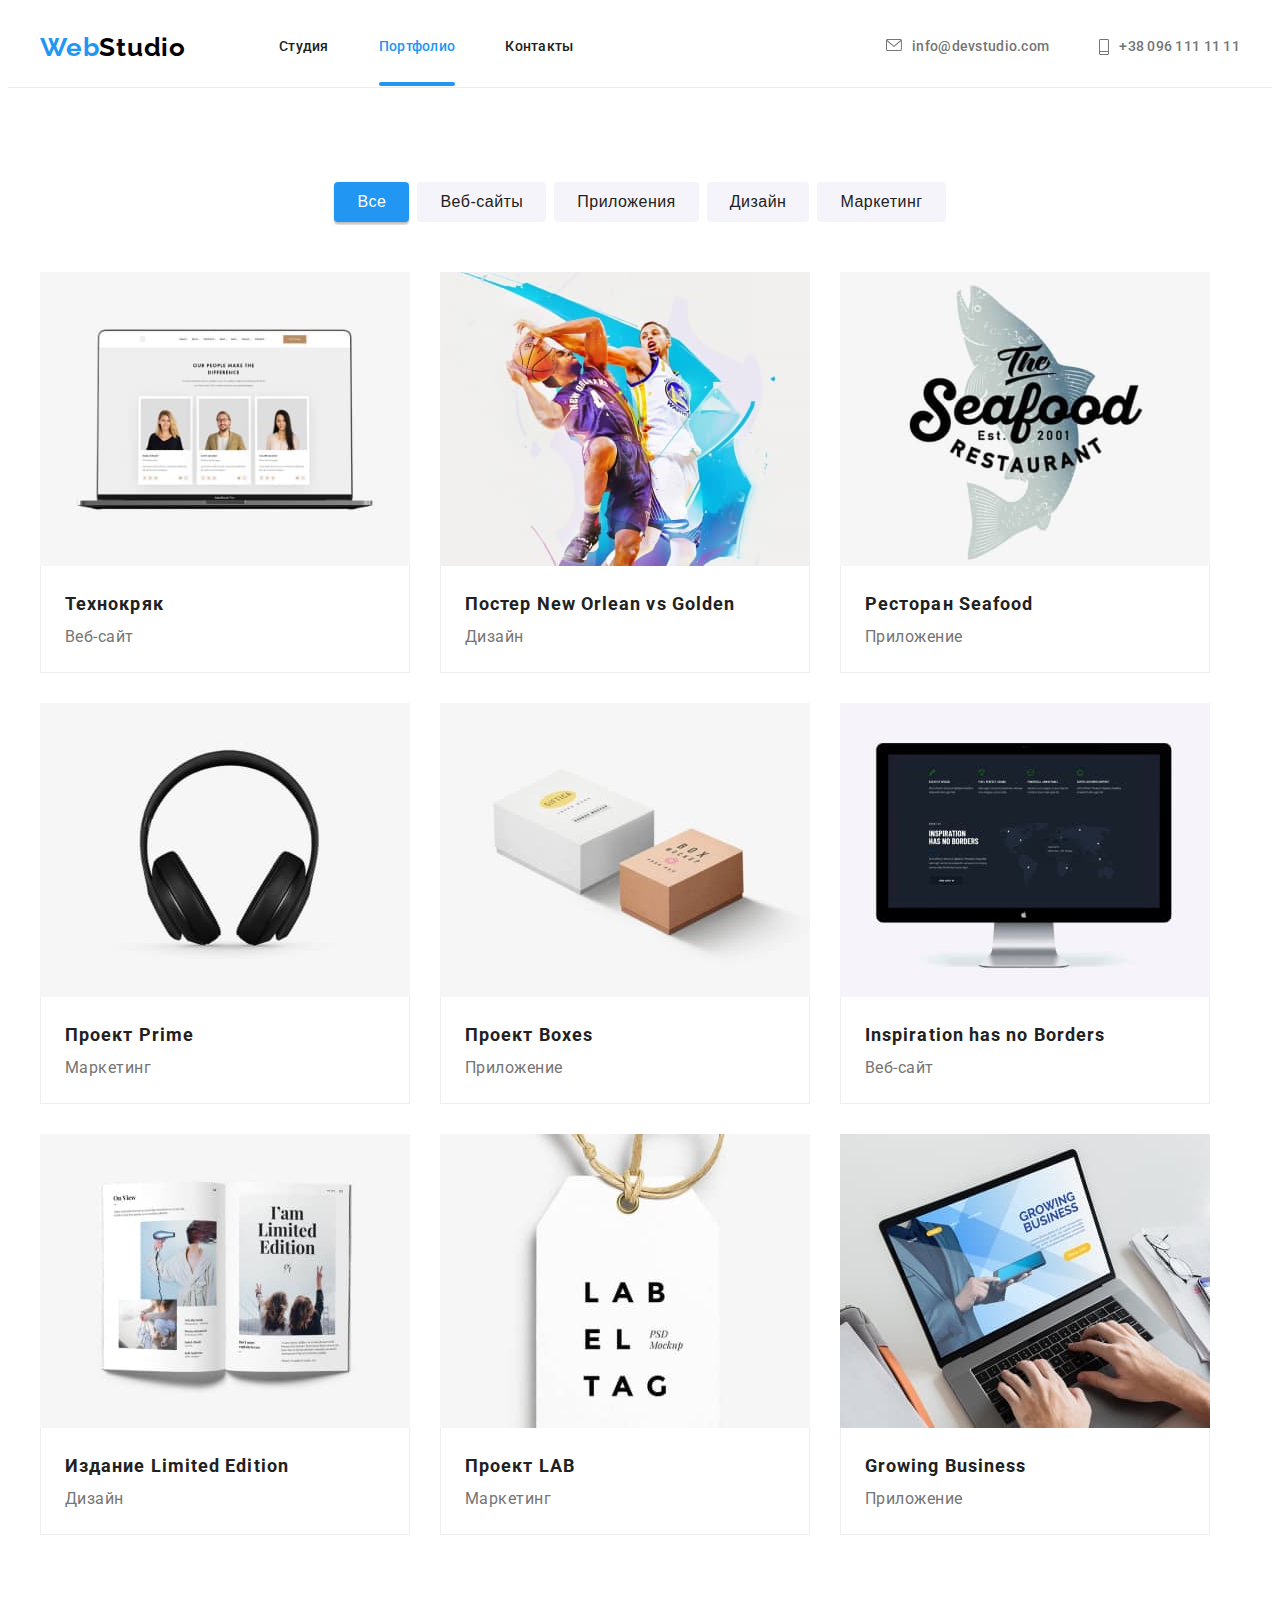
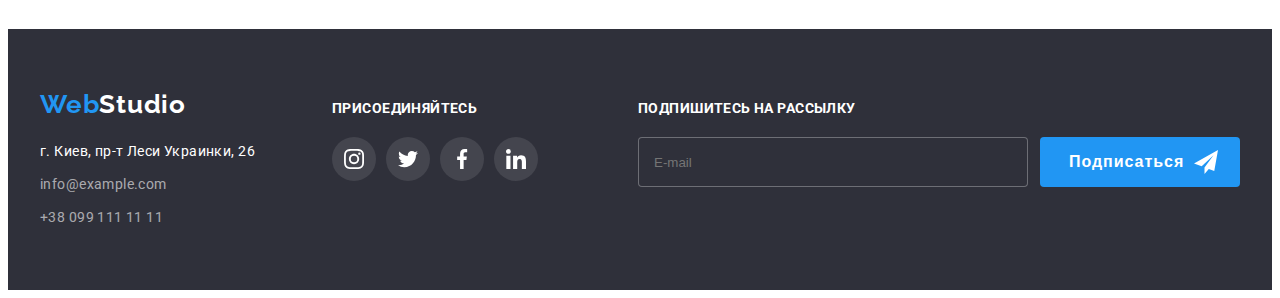
==== commit dcf44823: "up" ====
--- a/portfolio.html
+++ b/portfolio.html
@@ -180,7 +180,7 @@
               </div>
             </div>
             <div class="project__text">
-              <h3 class="project__name">Постер <span lang="en">New Orlean vs Golden Star</span></h3>
+              <h3 class="project__name">Постер <span lang="en">New Orlean vs Golden </span></h3>
               <p class="project__type">Дизайн</p>
             </div>
           </a>
--- a/css/main.min.css
+++ b/css/main.min.css
@@ -1,2 +1,2 @@
-.visually-hidden{clip:rect(0 0 0 0);-webkit-clip-path:inset(50%);clip-path:inset(50%);height:1px;overflow:hidden;position:absolute;white-space:nowrap;width:1px}body{font-family:"Roboto",sans-serif;font-style:normal;overflow-x:hidden}body.modal-open{overflow:hidden}@media screen and (min-width: 480px){.section{padding-bottom:60px;padding-top:60px}}@media screen and (min-width: 768px){.section{padding-bottom:60px;padding-top:60px}}@media screen and (min-width: 1200px){.section{padding-bottom:94px;padding-top:94px}}.container{margin-left:auto;margin-right:auto;padding-left:15px;padding-right:15px;-webkit-box-align:center;-ms-flex-align:center;align-items:center}@media screen and (min-width: 480px){.container{width:480px}}@media screen and (min-width: 768px){.container{width:768px}}@media screen and (min-width: 1200px){.container{width:1200px}}h1,h2,h3,h4,h5,h6,ul,p{margin:0;padding:0}img{display:block;max-width:100%;height:auto}.list{list-style:none;padding:0;margin:0}.link{text-decoration:none}.header__container{display:-webkit-box;display:-ms-flexbox;display:flex;-ms-flex-line-pack:center;align-content:center}.header{border-bottom:1px solid #ececec;padding-top:24px;padding-bottom:24px}@media screen and (max-width: 767px){.header{position:relative;padding-top:16px;padding-bottom:16px}}@media screen and (min-width: 768px){.mobile-menu-only{display:none}}.mobile-menu-btn{position:absolute;top:22px;right:35px;background-color:transparent;border:none;padding:0;line-height:0;cursor:pointer}.mobile-menu-btn:hover,.mobile-menu-btn:focus{color:#2196f3}.mobile-menu{position:absolute;top:0;left:0;width:100%;height:100vh;overflow:auto;opacity:0;visibility:hidden;pointer-events:none;background-color:#fff;z-index:100;-webkit-transition:opacity 250ms cubic-bezier(0.4, 0, 0.2, 1),visibility 250ms cubic-bezier(0.4, 0, 0.2, 1);transition:opacity 250ms cubic-bezier(0.4, 0, 0.2, 1),visibility 250ms cubic-bezier(0.4, 0, 0.2, 1)}.mobile-menu.is-open{opacity:1;visibility:visible;pointer-events:auto}.mobile-menu__close-btn:hover .mobile-menu__close-icon,.mobile-menu__close-btn:focus .mobile-menu__close-icon{fill:#2196f3;cursor:pointer}.mobile-menu-container{position:relative;padding-top:48px;padding-bottom:48px;z-index:100}.mobile-menu__close-btn{position:absolute;top:21px;right:25px;background-color:transparent;border:none;padding:0;line-height:0}.mobile-menu__list,.mobile-menu__contact-list,.mobile-menu__social-list{padding-left:40px;margin-bottom:48px}.mobile-menu__item{margin-bottom:32px}.mobile-menu__item:last-child{margin-bottom:300px}.mobile-menu__list{font-weight:500;font-size:40px;line-height:1.18;letter-spacing:0.02em}.mobile-menu__contact-item{margin-bottom:32px}.mobile-menu__contact-item:last-child{margin-bottom:64px}.mobile-menu__link{position:relative;color:#212121}.mobile-menu__link:hover,.mobile-menu__link:focus{color:#2196f3}.mobile-menu__link.current{color:#2196f3}.mobile-menu__tel-link{font-weight:500;font-size:34px;line-height:1.18;letter-spacing:0.02em;color:#2196f3;text-decoration:none}.mobile-menu__mail-link{font-weight:500;font-size:24px;line-height:1.17;letter-spacing:0.02em;color:#757575;text-decoration:none}.mobile-menu__social-list{display:-webkit-box;display:-ms-flexbox;display:flex;-ms-flex-wrap:wrap;flex-wrap:wrap}.mobile-menu__social-item{padding-right:10px;margin-top:10px}.mobile-menu__social-item:not(:last-child){border-right:1px solid rgba(33,33,33,0.2);margin-right:10px}.mobile-menu__social-link{font-weight:500;font-size:18px;line-height:1.22;letter-spacing:0.02em;color:#2196f3;text-decoration:none}.navigation{display:-webkit-box;display:-ms-flexbox;display:flex;margin-left:93px}@media screen and (min-width: 320px) and (max-width: 767px){.navigation{visibility:hidden;display:none}}.navigation__menu{font-weight:500;font-size:14px;line-height:1.14;letter-spacing:0.02em;display:-webkit-box;display:-ms-flexbox;display:flex}.navigation__item,.contact__item:not(:last-child){margin-right:50px}.navigation__link{position:relative;padding:32px 0;color:#212121;-webkit-transition:color 250ms cubic-bezier(0.4, 0, 0.2, 1);transition:color 250ms cubic-bezier(0.4, 0, 0.2, 1)}.navigation__link:hover,.navigation__link:focus{color:#2196f3}.navigation__link.current{color:#2196f3}.navigation__link.current::after{content:'';position:absolute;display:block;width:100%;height:4px;background-color:#2196f3;border-radius:2px;bottom:0;left:0}.logo{font-family:"Raleway",sans-serif;font-weight:700;font-size:26px;line-height:1.19;letter-spacing:0.03em;color:#2196f3}.logo--dark{color:#000}.logo--light{color:#fff}@media screen and (min-width: 480px) and (max-width: 1199px){.logo-adress{text-align:center}}@media screen and (min-width: 768px) and (max-width: 1199px){.logo-adress{margin-left:76px}}.contact{-webkit-box-pack:center;-ms-flex-pack:center;justify-content:center;-webkit-box-align:center;-ms-flex-align:center;align-items:center;margin-left:auto;font-weight:500;font-size:12px;line-height:1.14;letter-spacing:0.02em}@media screen and (min-width: 320px) and (max-width: 767px){.contact{visibility:hidden;display:none}}@media screen and (min-width: 1200px){.contact{font-size:14px;display:-webkit-box;display:-ms-flexbox;display:flex}}@media screen and (min-width: 768px) and (max-width: 1199px){.contact__item:not(:last-child){margin-bottom:10px}}.contact__link{display:-webkit-box;display:-ms-flexbox;display:flex;color:#757575;-webkit-transition:color 250ms cubic-bezier(0.4, 0, 0.2, 1);transition:color 250ms cubic-bezier(0.4, 0, 0.2, 1)}.contact__link:hover,.contact__link:focus{color:#2196f3}.contact__icon{margin-right:10px;fill:currentColor}.hero{display:block;background-color:#2f303a;text-align:center;max-width:100%;height:400px;padding-top:118px;padding-bottom:118px;background-image:-webkit-gradient(linear, left top, right top, from(rgba(47,48,58,0.4)), to(rgba(47,48,58,0.4))),url(../images/hero/hero_m.jpg);background-image:linear-gradient(to right, rgba(47,48,58,0.4), rgba(47,48,58,0.4)),url(../images/hero/hero_m.jpg);margin-left:auto;margin-right:auto;background-position:center;background-repeat:no-repeat}@media screen and (min-width: 489px){.hero{max-width:768px;background-image:-webkit-gradient(linear, left top, right top, from(rgba(47,48,58,0.4)), to(rgba(47,48,58,0.4))),url(../images/hero/hero_t.jpg);background-image:linear-gradient(to right, rgba(47,48,58,0.4), rgba(47,48,58,0.4)),url(../images/hero/hero_t.jpg)}}@media screen and (min-width: 769px){.hero{max-width:1600px;height:600px;padding-top:200px;padding-bottom:200px;background-image:-webkit-gradient(linear, left top, right top, from(rgba(47,48,58,0.4)), to(rgba(47,48,58,0.4))),url(../images/hero/hero_d.jpg);background-image:linear-gradient(to right, rgba(47,48,58,0.4), rgba(47,48,58,0.4)),url(../images/hero/hero_d.jpg)}}.hero__container{display:block}.hero__title{text-align:center;margin-bottom:30px;font-weight:900;font-size:26px;line-height:1.62;letter-spacing:0.06em;text-transform:uppercase;color:#fff}@media screen and (min-width: 1200px){.hero__title{font-size:44px;line-height:1.36}}.hero__btn{padding:10px 32px;display:inline-block;font-weight:700;font-size:16px;line-height:1.87;color:#fff;background-color:#2196f3;text-decoration:none;-webkit-box-shadow:0px 4px 4px rgba(0,0,0,0.15);box-shadow:0px 4px 4px rgba(0,0,0,0.15);border-radius:4px;border:1px solid transparent;cursor:pointer}.backdrop{position:fixed;width:100%;height:100%;left:0px;top:0px;background-color:rgba(0,0,0,0.2);opacity:1;-webkit-transition:opacity 250ms cubic-bezier(0.4, 0, 0.2, 1),visibility 250ms cubic-bezier(0.4, 0, 0.2, 1);transition:opacity 250ms cubic-bezier(0.4, 0, 0.2, 1),visibility 250ms cubic-bezier(0.4, 0, 0.2, 1);overflow-y:scroll}.backdrop.is-hidden{opacity:0;pointer-events:none;visibility:hidden}.backdrop.is-hidden .modal{-webkit-transform:translate(-50%, -50%) scale(0.5);transform:translate(-50%, -50%) scale(0.5)}.modal{position:absolute;top:50%;left:50%;padding:40px;-webkit-transform:translate(-50%, -50%) scale(1);transform:translate(-50%, -50%) scale(1);width:450px;height:609px;background:#ffffff;-webkit-box-shadow:0px 1px 3px rgba(0,0,0,0.12),0px 1px 1px rgba(0,0,0,0.14),0px 2px 1px rgba(0,0,0,0.2);box-shadow:0px 1px 3px rgba(0,0,0,0.12),0px 1px 1px rgba(0,0,0,0.14),0px 2px 1px rgba(0,0,0,0.2);border-radius:4px;-webkit-transition:-webkit-transform 250ms cubic-bezier(0.4, 0, 0.2, 1);transition:-webkit-transform 250ms cubic-bezier(0.4, 0, 0.2, 1);transition:transform 250ms cubic-bezier(0.4, 0, 0.2, 1);transition:transform 250ms cubic-bezier(0.4, 0, 0.2, 1), -webkit-transform 250ms cubic-bezier(0.4, 0, 0.2, 1)}@media screen and (min-width: 1200px){.modal{width:528px;height:581px}}.modal__button{position:absolute;display:-webkit-box;display:-ms-flexbox;display:flex;width:30px;height:30px;right:8px;top:8px;-webkit-box-align:center;-ms-flex-align:center;align-items:center;-webkit-box-pack:center;-ms-flex-pack:center;justify-content:center;padding:0;background:#fff;border:1px solid rgba(0,0,0,0.1);border-radius:50%;cursor:pointer;-webkit-transition:color 250ms cubic-bezier(0.4, 0, 0.2, 1);transition:color 250ms cubic-bezier(0.4, 0, 0.2, 1)}.modal__button:hover,.modal__button:focus{color:#2196f3}.modal__icon{fill:currentColor}.form{margin-left:auto;margin-right:auto}.form__contact{display:block;font-weight:700;font-size:20px;line-height:1.15;text-align:center;letter-spacing:0.03em;color:#212121;margin-bottom:12px}.form__area{display:-webkit-box;display:-ms-flexbox;display:flex;-webkit-box-orient:vertical;-webkit-box-direction:normal;-ms-flex-direction:column;flex-direction:column;margin-bottom:10px}.form__input-svg:hover,.form__input-svg:focus+.icon{fill:#2196f3}.form__input-svg{position:relative;-webkit-box-orient:vertical;-webkit-box-direction:normal;-ms-flex-direction:column;flex-direction:column;display:-webkit-box;display:-ms-flexbox;display:flex}.form__info{position:relative;font-size:12px;line-height:1.16;letter-spacing:0.01em;margin-bottom:4px;color:#757575}.form__input{position:relative;display:-webkit-box;display:-ms-flexbox;display:flex;border:1px solid rgba(33,33,33,0.2);border-radius:4px;padding:11px 32px;cursor:pointer;outline:transparent}.form__input:hover,.form__input:focus{border:1px solid #2196f3}.form__input-comment{width:100%;display:-webkit-box;display:-ms-flexbox;display:flex;height:120px;padding:12px 16px;resize:none;font-weight:400;font-size:12px;line-height:14px;letter-spacing:0.01em;color:rgba(117,117,117,0.5);color:#212121;border:1px solid rgba(33,33,33,0.2);border-radius:4px;-webkit-transition:border-color 250ms cubic-bezier(0.4, 0, 0.2, 1);transition:border-color 250ms cubic-bezier(0.4, 0, 0.2, 1);cursor:pointer;outline:transparent}.form__input-comment:hover,.form__input-comment:focus{border:1px solid #2196f3}.form__input-comment::-webkit-input-placeholder{color:rgba(117,117,117,0.5)}.form__input-comment:-ms-input-placeholder{color:rgba(117,117,117,0.5)}.form__input-comment::-ms-input-placeholder{color:rgba(117,117,117,0.5)}.form__input-comment::placeholder{color:rgba(117,117,117,0.5)}.form__icon{position:absolute;left:10px;top:50%;display:inline-block;-webkit-transform:translateY(-7px);transform:translateY(-7px)}.send-btn{display:block;-webkit-box-shadow:0px 4px 4px rgba(0,0,0,0.15);box-shadow:0px 4px 4px rgba(0,0,0,0.15);border:none;margin:0 auto;padding:10px 55px;border-radius:4px;background-color:#2196f3;color:#fff;cursor:pointer;font-weight:700;font-size:16px;line-height:1.88;-webkit-box-align:center;-ms-flex-align:center;align-items:center;text-align:center;letter-spacing:0.06em;-webkit-transition:-webkit-box-shadow 250ms cubic-bezier(0.4, 0, 0.2, 1);transition:-webkit-box-shadow 250ms cubic-bezier(0.4, 0, 0.2, 1);transition:box-shadow 250ms cubic-bezier(0.4, 0, 0.2, 1);transition:box-shadow 250ms cubic-bezier(0.4, 0, 0.2, 1), -webkit-box-shadow 250ms cubic-bezier(0.4, 0, 0.2, 1)}.form-checkbox{display:-webkit-box;display:-ms-flexbox;display:flex;-webkit-box-pack:center;-ms-flex-pack:center;justify-content:center;-webkit-box-align:center;-ms-flex-align:center;align-items:center;margin-bottom:30px}.checkbox-container{position:relative;display:block;width:16px;height:15px;margin-right:8px;cursor:pointer}.checkbox-icon-checked{position:absolute;top:0;left:0;width:16px;height:15px;-webkit-transform:scale(0.2);transform:scale(0.2);opacity:0;-webkit-transition:opacity 250ms cubic-bezier(0.4, 0, 0.2, 1),-webkit-transform 250ms cubic-bezier(0.4, 0, 0.2, 1);transition:opacity 250ms cubic-bezier(0.4, 0, 0.2, 1),-webkit-transform 250ms cubic-bezier(0.4, 0, 0.2, 1);transition:transform 250ms cubic-bezier(0.4, 0, 0.2, 1),opacity 250ms cubic-bezier(0.4, 0, 0.2, 1);transition:transform 250ms cubic-bezier(0.4, 0, 0.2, 1),opacity 250ms cubic-bezier(0.4, 0, 0.2, 1),-webkit-transform 250ms cubic-bezier(0.4, 0, 0.2, 1);background-color:#2196f3;border:none}.checkbox-icon-unchecked{position:absolute;top:0;left:0;display:block;width:16px;height:15px;border:2px solid #212121;border-radius:2px;-webkit-transition:border-color 250ms cubic-bezier(0.4, 0, 0.2, 1),border-color 250ms cubic-bezier(0.4, 0, 0.2, 1);transition:border-color 250ms cubic-bezier(0.4, 0, 0.2, 1),border-color 250ms cubic-bezier(0.4, 0, 0.2, 1)}.checkbox:checked+.checkbox-icon-checked{-webkit-transform:scale(1);transform:scale(1);opacity:1}.checkbox:checked ~ .checkbox-icon-unchecked{border-color:#2196f3}.checkbox:focus ~ .checkbox-icon-unchecked,.checkbox:hover ~ .checkbox-icon-unchecked{border-color:#2196f3}.checkbox:focus:checked ~ .checkbox-icon-unchecked,.checkbox:hover:checked ~ .checkbox-icon-unchecked{border-color:#212121}.checkbox{position:absolute;white-space:nowrap;width:1px;height:1px;overflow:hidden;border:0;padding:0;clip:rect(0 0 0 0);-webkit-clip-path:inset(50%);clip-path:inset(50%);margin:-1px}.checkbox-label{cursor:pointer;-webkit-user-select:none;-moz-user-select:none;-ms-user-select:none;user-select:none;font-weight:400;font-size:12px;line-height:1.16;letter-spacing:0.03em;color:#757575}@media screen and (min-width: 1200px){.checkbox-label{font-size:14px;line-height:1.71}}.checkbox-label-link{color:#2196f3;-webkit-text-decoration-line:underline;text-decoration-line:underline}@media screen and (min-width: 1200px){.features{padding-bottom:0}}@media screen and (min-width: 768px) and (max-width: 1199px){.features__menu{display:-webkit-box;display:-ms-flexbox;display:flex;-ms-flex-wrap:wrap;flex-wrap:wrap;gap:30px;margin-bottom:-30px}}@media screen and (min-width: 1200px){.features__menu{display:-webkit-box;display:-ms-flexbox;display:flex}}@media screen and (min-width: 480px){.features__item{margin-bottom:30px}}@media screen and (min-width: 768px) and (max-width: 1199px){.features__item{width:354px}}@media screen and (min-width: 1200px){.features__item{width:270px}.features__item:not(:last-child){margin-right:30px}}.features__icons{display:-webkit-box;display:-ms-flexbox;display:flex;-webkit-box-align:center;-ms-flex-align:center;align-items:center;-webkit-box-pack:center;-ms-flex-pack:center;justify-content:center;width:100%;padding:25px;background:#f5f4fa;border-radius:4px;margin-bottom:30px}.features__idea{color:#212121;font-weight:700;font-size:14px;line-height:1.14;letter-spacing:0.03em;text-transform:uppercase;margin-bottom:10px}@media screen and (min-width: 480px) and (max-width: 767px){.features__idea{text-align:center;-webkit-box-align:center;-ms-flex-align:center;align-items:center;-webkit-box-pack:center;-ms-flex-pack:center;justify-content:center}}.features__meaning{-webkit-box-align:center;-ms-flex-align:center;align-items:center;-webkit-box-pack:center;-ms-flex-pack:center;justify-content:center;color:#757575;font-weight:400;font-size:14px;line-height:1.71;letter-spacing:0.03em}@media screen and (min-width: 320px) and (max-width: 1199px){.mission{visibility:hidden;display:none}}.mission__container{-webkit-box-align:center;-ms-flex-align:center;align-items:center}.mission__our-mission,.personal__our-team{font-weight:700;font-size:36px;line-height:1.16;text-align:center;letter-spacing:0.03em;color:#212121;margin-bottom:50px}.mission__mission-list{display:-webkit-box;display:-ms-flexbox;display:flex;-webkit-box-align:center;-ms-flex-align:center;align-items:center;padding:0;margin:0}.mission__mission-item{display:-webkit-box;display:-ms-flexbox;display:flex;-webkit-box-align:center;-ms-flex-align:center;align-items:center;position:relative;content:'';margin-right:30px}.mission__mission-item:last-child{margin-right:0}.mission__mission-text{position:absolute;content:'';bottom:0;display:-webkit-box;display:-ms-flexbox;display:flex;-webkit-box-align:center;-ms-flex-align:center;align-items:center;-webkit-box-pack:center;-ms-flex-pack:center;justify-content:center;width:100%;height:70px;background-color:rgba(47,48,58,0.8);color:#fff;text-align:center;letter-spacing:0.03em;text-transform:uppercase}.personal{background-color:#f5f4fa}.personal__our-team{font-weight:700;font-size:28px;line-height:33px;text-align:center;letter-spacing:0.03em;color:#212121}@media screen and (min-width: 1200px){.personal__our-team{font-size:36px;line-height:42px}}@media screen and (min-width: 768px){.personal__team-list{-ms-flex-wrap:wrap;flex-wrap:wrap;display:-webkit-box;display:-ms-flexbox;display:flex}}@media screen and (min-width: 768px) and (max-width: 1199px){.personal__team-list{gap:30px}}.personal__team-item{width:100%;background:#fff;-webkit-box-shadow:0px 1px 3px rgba(0,0,0,0.12),0px 1px 1px rgba(0,0,0,0.14),0px 2px 1px rgba(0,0,0,0.2);box-shadow:0px 1px 3px rgba(0,0,0,0.12),0px 1px 1px rgba(0,0,0,0.14),0px 2px 1px rgba(0,0,0,0.2);border-radius:0px 0px 4px 4px}@media screen and (max-width: 767px){.personal__team-item:not(:last-child){margin-bottom:30px}}@media screen and (min-width: 768px){.personal__team-item{width:354px}}@media screen and (min-width: 1200px){.personal__team-item{width:270px}.personal__team-item:not(:last-child){margin-right:30px}}.personal__person{padding-top:30px;padding-bottom:30px}@media screen and (min-width: 768px){.human{width:354px}}@media screen and (min-width: 320px){.human{width:100%}}.personal__name{color:#212121;text-align:center;font-weight:500;font-size:16px;line-height:1.18;letter-spacing:0.03em}.personal__work{margin-top:10px;color:#757575;text-align:center}.social{display:-webkit-box;display:-ms-flexbox;display:flex;-webkit-box-pack:center;-ms-flex-pack:center;justify-content:center;-webkit-box-align:center;-ms-flex-align:center;align-items:center;margin-top:16px}.social__item:not(:last-child){margin-right:10px}.social__link{display:-webkit-box;display:-ms-flexbox;display:flex;-webkit-box-pack:center;-ms-flex-pack:center;justify-content:center;-webkit-box-align:center;-ms-flex-align:center;align-items:center;width:44px;height:44px;background-color:#fff;border-radius:50%;-webkit-transition:background-color 250ms cubic-bezier(0.4, 0, 0.2, 1);transition:background-color 250ms cubic-bezier(0.4, 0, 0.2, 1)}.social__link:hover,.social__link:focus{background-color:#2196f3}.social__icon{fill:#afb1b8;-webkit-transition:fill 250ms cubic-bezier(0.4, 0, 0.2, 1);transition:fill 250ms cubic-bezier(0.4, 0, 0.2, 1)}.social__link:hover .social__icon,.social__link:focus .social__icon{fill:#fff}.partners__all-partners{font-weight:700;font-size:28px;line-height:33px;text-align:center;letter-spacing:0.03em;color:#212121;margin-bottom:30px}@media screen and (min-width: 1200px){.partners__all-partners{font-size:36px;line-height:42px;margin-bottom:50px}}@media screen and (max-width: 1199px){.partners__our-partners{display:-webkit-box;display:-ms-flexbox;display:flex;-ms-flex-wrap:wrap;flex-wrap:wrap;gap:30px}}@media screen and (min-width: 1200px){.partners__our-partners{display:-webkit-box;display:-ms-flexbox;display:flex}}.partners__partners-items{width:210px}@media screen and (min-width: 768px) and (max-width: 1199px){.partners__partners-items{width:226px}}@media screen and (min-width: 1200px){.partners__partners-items:not(:last-child){width:170px;margin-right:30px}}.partners__partners-link{display:-webkit-box;display:-ms-flexbox;display:flex;-webkit-box-pack:center;-ms-flex-pack:center;justify-content:center;-webkit-box-align:center;-ms-flex-align:center;align-items:center;width:100%;height:92px;border:1px solid #afb1b8;border-radius:4px;-webkit-transition:border-color 250ms cubic-bezier(0.4, 0, 0.2, 1);transition:border-color 250ms cubic-bezier(0.4, 0, 0.2, 1)}.partners__partners-link:hover,.partners__partners-link:focus{border-color:#2196f3}.partners__partners-icons{fill:#afb1b8;-webkit-transition:fill 250ms cubic-bezier(0.4, 0, 0.2, 1);transition:fill 250ms cubic-bezier(0.4, 0, 0.2, 1)}.partners__partners-link:hover .partners__partners-icons,.partners__partners-link:focus .partners__partners-icons{fill:#2196f3}.footer{background-color:#2f303a;padding-top:60px;padding-bottom:60px}.footer__container{-webkit-box-align:baseline;-ms-flex-align:baseline;align-items:baseline;-webkit-box-pack:justify;-ms-flex-pack:justify;justify-content:space-between}@media screen and (min-width: 768px) and (max-width: 1199px){.footer__container{display:-webkit-box;display:-ms-flexbox;display:flex;-ms-flex-wrap:wrap;flex-wrap:wrap}}@media screen and (min-width: 1200px){.footer__container{display:-webkit-box;display:-ms-flexbox;display:flex}}.footer-adress{margin-top:20px}@media screen and (min-width: 768px) and (max-width: 1199px){.footer-adress{width:223px}}.footer-adress__mailPhone{font-size:14px;line-height:1.71;letter-spacing:0.03em;color:rgba(255,255,255,0.6);-webkit-transition:250ms cubic-bezier(0.4, 0, 0.2, 1);transition:250ms cubic-bezier(0.4, 0, 0.2, 1)}.footer-adress__item:not(:last-child){margin-bottom:9px}@media screen and (min-width: 480px) and (max-width: 1199px){.footer-adress__item:not(:last-child){margin-bottom:8px}}.footer-adress__adress{color:#fff;font-weight:400;font-size:14px;line-height:1.71;letter-spacing:0.03em;color:#fff}@media screen and (min-width: 480px){.logo-adress,.join{margin-bottom:60px}}@media screen and (min-width: 480px) and (max-width: 1199px){.join{text-align:center;-webkit-box-pack:center;-ms-flex-pack:center;justify-content:center}}@media screen and (min-width: 768px){.join{margin-right:89px}}@media screen and (min-width: 1200px){.join{margin-left:70px}}.join__us,.form-send__send{font-weight:700;font-size:14px;line-height:1.14;letter-spacing:0.03em;text-transform:uppercase;color:#fff}.join__social{display:-webkit-box;display:-ms-flexbox;display:flex;margin-top:20px}@media screen and (min-width: 480px){.join__social{-webkit-box-pack:center;-ms-flex-pack:center;justify-content:center}}.join__item:not(:last-child){margin-right:10px}.join__link{display:-webkit-box;display:-ms-flexbox;display:flex;-webkit-box-pack:center;-ms-flex-pack:center;justify-content:center;-webkit-box-align:center;-ms-flex-align:center;align-items:center;width:44px;height:44px;background:rgba(255,255,255,0.1);border-radius:50%;-webkit-transition:background-color 250ms cubic-bezier(0.4, 0, 0.2, 1);transition:background-color 250ms cubic-bezier(0.4, 0, 0.2, 1)}.join__link:hover,.join__link:focus{background-color:#2196f3}.join__icon{fill:#fff}@media screen and (min-width: 420px) and (max-width: 1199px){.form-send{text-align:center}}@media screen and (min-width: 768px) and (max-width: 1199px){.form-send{text-align:center;margin-left:166px}}@media screen and (min-width: 1200px){.form-send{margin-left:93px}}@media screen and (min-width: 1200px){.form-footer{display:-webkit-box;display:-ms-flexbox;display:flex;-webkit-box-orient:horizontal;-webkit-box-direction:normal;-ms-flex-direction:row;flex-direction:row;margin-top:20px}}.form-footer__email{margin-right:12px;border:1px solid rgba(255,255,255,0.3);background-color:#2f303a;border-radius:4px;padding:15px 15px}@media screen and (min-width: 320px) and (max-width: 1199px){.form-footer__email{width:100%;margin-top:20px}}@media screen and (min-width: 1200px){.form-footer__email{width:358px}}.form-footer__button{display:-webkit-box;display:-ms-flexbox;display:flex;width:200px;padding:10px 10px 10px 29px;border:none;border-radius:4px;background-color:#2196f3;color:#fff;cursor:pointer;font-weight:700;font-size:16px;line-height:1.88;-webkit-box-align:center;-ms-flex-align:center;align-items:center;text-align:center;letter-spacing:0.06em;-webkit-transition:-webkit-box-shadow 250ms cubic-bezier(0.4, 0, 0.2, 1);transition:-webkit-box-shadow 250ms cubic-bezier(0.4, 0, 0.2, 1);transition:box-shadow 250ms cubic-bezier(0.4, 0, 0.2, 1);transition:box-shadow 250ms cubic-bezier(0.4, 0, 0.2, 1), -webkit-box-shadow 250ms cubic-bezier(0.4, 0, 0.2, 1)}@media screen and (min-width: 480px) and (max-width: 1199px){.form-footer__button{display:-webkit-inline-box;display:-ms-inline-flexbox;display:inline-flex;margin-top:20px}}.form-footer__button:hover,.form-footer__button:focus{-webkit-box-shadow:0px 4px 4px rgba(0,0,0,0.15);box-shadow:0px 4px 4px rgba(0,0,0,0.15)}@media screen and (min-width: 1200px){.form-footer__button{display:-webkit-box;display:-ms-flexbox;display:flex}}.form-footer__icon{display:-webkit-box;display:-ms-flexbox;display:flex;margin-left:10px}.menu-nav{display:-webkit-box;display:-ms-flexbox;display:flex;-webkit-box-align:center;-ms-flex-align:center;align-items:center;-ms-flex-wrap:wrap;flex-wrap:wrap;margin-bottom:40px}@media screen and (min-width: 768px) and (max-width: 1199px){.menu-nav{-webkit-box-pack:center;-ms-flex-pack:center;justify-content:center;margin-bottom:30px}}@media screen and (min-width: 1200px){.menu-nav{-webkit-box-pack:center;-ms-flex-pack:center;justify-content:center;margin-bottom:50px}}.menu-nav__button{padding:6px 22px;font-weight:500;font-size:16px;line-height:1.62;text-align:center;letter-spacing:0.03em;color:#212121;cursor:pointer;background-color:#f5f4fa;border-radius:4px;border:1px solid transparent;-webkit-transition:color,background-color 250ms cubic-bezier(0.4, 0, 0.2, 1),-webkit-box-shadow;transition:color,background-color 250ms cubic-bezier(0.4, 0, 0.2, 1),-webkit-box-shadow;transition:color,box-shadow,background-color 250ms cubic-bezier(0.4, 0, 0.2, 1);transition:color,box-shadow,background-color 250ms cubic-bezier(0.4, 0, 0.2, 1),-webkit-box-shadow}.menu-nav__button:hover,.menu-nav__button:focus{color:#fff;background-color:#2196f3;-webkit-box-shadow:0px 3px 1px rgba(0,0,0,0.1),0px 1px 2px rgba(0,0,0,0.08),0px 2px 2px rgba(0,0,0,0.12);box-shadow:0px 3px 1px rgba(0,0,0,0.1),0px 1px 2px rgba(0,0,0,0.08),0px 2px 2px rgba(0,0,0,0.12)}@media screen and (max-width: 767px){.menu-nav__button-item{margin-bottom:15px}}.menu-nav__button-item:not(:last-child){margin-right:8px}.menu-nav__button-item>.active-btn{background:#2196f3;color:#fff;-webkit-box-shadow:0px 3px 1px rgba(0,0,0,0.1),0px 1px 2px rgba(0,0,0,0.08),0px 2px 2px rgba(0,0,0,0.12);box-shadow:0px 3px 1px rgba(0,0,0,0.1),0px 1px 2px rgba(0,0,0,0.08),0px 2px 2px rgba(0,0,0,0.12);border-radius:4px;cursor:pointer}.projects{display:-webkit-box;display:-ms-flexbox;display:flex;-ms-flex-wrap:wrap;flex-wrap:wrap}@media screen and (min-width: 768px) and (max-width: 1199px){.projects{gap:30px}}@media screen and (min-width: 1200px){.projects{margin-left:-30px;margin-top:-30px}}@media screen and (min-width: 768px){.work{width:354px}}@media screen and (min-width: 320px){.work{width:100%}}.projects__item{width:100%}@media screen and (min-width: 768px) and (max-width: 1199px){.projects__item{width:354px}}@media screen and (min-width: 1200px){.projects__item{margin-top:30px;margin-left:30px;width:370px}}.projects__link{display:block;background:#fff;-webkit-transition:-webkit-box-shadow 250ms cubic-bezier(0.4, 0, 0.2, 1);transition:-webkit-box-shadow 250ms cubic-bezier(0.4, 0, 0.2, 1);transition:box-shadow 250ms cubic-bezier(0.4, 0, 0.2, 1);transition:box-shadow 250ms cubic-bezier(0.4, 0, 0.2, 1), -webkit-box-shadow 250ms cubic-bezier(0.4, 0, 0.2, 1)}.projects__link:hover,.projects__link:focus{-webkit-box-shadow:0px 1px 1px rgba(0,0,0,0.12),0px 4px 4px rgba(0,0,0,0.06),1px 4px 6px rgba(0,0,0,0.16);box-shadow:0px 1px 1px rgba(0,0,0,0.12),0px 4px 4px rgba(0,0,0,0.06),1px 4px 6px rgba(0,0,0,0.16)}.projects__img{position:relative;overflow:hidden}.projects__overlay{position:absolute;top:0;left:0;width:100%;height:100%;background-color:rgba(33,150,243,0.9);-webkit-transform:translateY(140%);transform:translateY(140%);-webkit-transition:-webkit-transform 250ms cubic-bezier(0.4, 0, 0.2, 1);transition:-webkit-transform 250ms cubic-bezier(0.4, 0, 0.2, 1);transition:transform 250ms cubic-bezier(0.4, 0, 0.2, 1);transition:transform 250ms cubic-bezier(0.4, 0, 0.2, 1), -webkit-transform 250ms cubic-bezier(0.4, 0, 0.2, 1)}.projects__link:hover .projects__overlay,.projects__link:focus .projects__overlay{-webkit-transform:translateX(0);transform:translateX(0)}.overlay__text{position:absolute;display:-webkit-box;display:-ms-flexbox;display:flex;-webkit-box-pack:center;-ms-flex-pack:center;justify-content:center;font-size:18px;line-height:28px;letter-spacing:0.03em;color:#fff;padding:63px 24px}.project__text{padding:20px 24px;border:1px solid #eeeeee;border-top:0}.project__name{font-weight:700;font-size:18px;line-height:2;letter-spacing:0.06em;color:#212121}.project__type{font-weight:400;font-size:16px;line-height:1.88;letter-spacing:0.03em;color:#757575}
+.visually-hidden{clip:rect(0 0 0 0);-webkit-clip-path:inset(50%);clip-path:inset(50%);height:1px;overflow:hidden;position:absolute;white-space:nowrap;width:1px}body{font-family:"Roboto",sans-serif;font-style:normal;overflow-x:hidden}body.modal-open{overflow:hidden}@media screen and (min-width: 320px){.section{padding-bottom:60px;padding-top:60px}}@media screen and (min-width: 768px){.section{padding-bottom:60px;padding-top:60px}}@media screen and (min-width: 1200px){.section{padding-bottom:94px;padding-top:94px}}.container{margin-left:auto;margin-right:auto;padding-left:15px;padding-right:15px;-webkit-box-align:center;-ms-flex-align:center;align-items:center}@media screen and (min-width: 480px){.container{width:480px}}@media screen and (min-width: 768px){.container{width:768px}}@media screen and (min-width: 1200px){.container{width:1200px}}h1,h2,h3,h4,h5,h6,ul,p{margin:0;padding:0}img{display:block;max-width:100%;height:auto}.list{list-style:none;padding:0;margin:0}.link{text-decoration:none}.header__container{display:-webkit-box;display:-ms-flexbox;display:flex;-ms-flex-line-pack:center;align-content:center}.header{border-bottom:1px solid #ececec;padding-top:24px;padding-bottom:24px}@media screen and (max-width: 767px){.header{position:relative;padding-top:16px;padding-bottom:16px}}@media screen and (min-width: 768px){.mobile-menu-only{display:none}}.mobile-menu-btn{position:absolute;top:22px;right:35px;background-color:transparent;border:none;padding:0;line-height:0;cursor:pointer}.mobile-menu-btn:hover,.mobile-menu-btn:focus{color:#2196f3}.mobile-menu{position:absolute;top:0;left:0;width:100%;height:100vh;overflow:auto;opacity:0;visibility:hidden;pointer-events:none;background-color:#fff;z-index:100;-webkit-transition:opacity 250ms cubic-bezier(0.4, 0, 0.2, 1),visibility 250ms cubic-bezier(0.4, 0, 0.2, 1);transition:opacity 250ms cubic-bezier(0.4, 0, 0.2, 1),visibility 250ms cubic-bezier(0.4, 0, 0.2, 1)}.mobile-menu.is-open{opacity:1;visibility:visible;pointer-events:auto}.mobile-menu__close-btn:hover .mobile-menu__close-icon,.mobile-menu__close-btn:focus .mobile-menu__close-icon{fill:#2196f3;cursor:pointer}.mobile-menu-container{position:relative;padding-top:48px;padding-bottom:48px;z-index:100}.mobile-menu__close-btn{position:absolute;top:21px;right:25px;background-color:transparent;border:none;padding:0;line-height:0}.mobile-menu__item{margin-bottom:32px}.mobile-menu__item:last-child{margin-bottom:300px}.mobile-menu__list{font-weight:500;font-size:40px;line-height:1.18;letter-spacing:0.02em}.mobile-menu__contact-item{margin-bottom:32px}.mobile-menu__link{position:relative;color:#212121}.mobile-menu__link:hover,.mobile-menu__link:focus{color:#2196f3}.mobile-menu__link.current{color:#2196f3}.mobile-menu__tel-link{font-weight:500;font-size:34px;line-height:1.18;letter-spacing:0.02em;color:#2196f3;text-decoration:none}.mobile-menu__mail-link{font-weight:500;font-size:24px;line-height:1.17;letter-spacing:0.02em;color:#757575;text-decoration:none}.mobile-menu__social-list{display:-webkit-box;display:-ms-flexbox;display:flex;-ms-flex-wrap:wrap;flex-wrap:wrap}.mobile-menu__social-item{padding-right:10px;margin-top:10px}.mobile-menu__social-item:not(:last-child){border-right:1px solid rgba(33,33,33,0.2);margin-right:10px}.mobile-menu__social-link{font-weight:500;font-size:18px;line-height:1.22;letter-spacing:0.02em;color:#2196f3;text-decoration:none}.navigation{display:-webkit-box;display:-ms-flexbox;display:flex;margin-left:93px}@media screen and (min-width: 320px) and (max-width: 767px){.navigation{visibility:hidden;display:none}}.navigation__menu{font-weight:500;font-size:14px;line-height:1.14;letter-spacing:0.02em;display:-webkit-box;display:-ms-flexbox;display:flex}.navigation__item,.contact__item:not(:last-child){margin-right:50px}.navigation__link{position:relative;padding:32px 0;color:#212121;-webkit-transition:color 250ms cubic-bezier(0.4, 0, 0.2, 1);transition:color 250ms cubic-bezier(0.4, 0, 0.2, 1)}.navigation__link:hover,.navigation__link:focus{color:#2196f3}.navigation__link.current{color:#2196f3}.navigation__link.current::after{content:'';position:absolute;display:block;width:100%;height:4px;background-color:#2196f3;border-radius:2px;bottom:0;left:0}.logo{font-family:"Raleway",sans-serif;font-weight:700;font-size:26px;line-height:1.19;letter-spacing:0.03em;color:#2196f3}.logo--dark{color:#000}.logo--light{color:#fff}@media screen and (min-width: 320px) and (max-width: 1199px){.logo-adress{text-align:center}}@media screen and (min-width: 768px) and (max-width: 1199px){.logo-adress{margin-left:76px}}.contact{-webkit-box-pack:center;-ms-flex-pack:center;justify-content:center;-webkit-box-align:center;-ms-flex-align:center;align-items:center;margin-left:auto;font-weight:500;font-size:12px;line-height:1.14;letter-spacing:0.02em}@media screen and (min-width: 320px) and (max-width: 767px){.contact{visibility:hidden;display:none}}@media screen and (min-width: 1200px){.contact{font-size:14px;display:-webkit-box;display:-ms-flexbox;display:flex}}@media screen and (min-width: 768px) and (max-width: 1199px){.contact__item:not(:last-child){margin-bottom:10px}}.contact__link{display:-webkit-box;display:-ms-flexbox;display:flex;color:#757575;-webkit-transition:color 250ms cubic-bezier(0.4, 0, 0.2, 1);transition:color 250ms cubic-bezier(0.4, 0, 0.2, 1)}.contact__link:hover,.contact__link:focus{color:#2196f3}.contact__icon{margin-right:10px;fill:currentColor}.hero{display:block;background-color:#2f303a;text-align:center;max-width:100%;height:400px;padding-top:118px;padding-bottom:118px;background-image:-webkit-gradient(linear, left top, right top, from(rgba(47,48,58,0.4)), to(rgba(47,48,58,0.4))),url(../images/hero/hero_m.jpg);background-image:linear-gradient(to right, rgba(47,48,58,0.4), rgba(47,48,58,0.4)),url(../images/hero/hero_m.jpg);margin-left:auto;margin-right:auto;background-position:center;background-repeat:no-repeat}@media screen and (min-width: 489px){.hero{max-width:768px;background-image:-webkit-gradient(linear, left top, right top, from(rgba(47,48,58,0.4)), to(rgba(47,48,58,0.4))),url(../images/hero/hero_t.jpg);background-image:linear-gradient(to right, rgba(47,48,58,0.4), rgba(47,48,58,0.4)),url(../images/hero/hero_t.jpg)}}@media screen and (min-width: 769px){.hero{max-width:1600px;height:600px;padding-top:200px;padding-bottom:200px;background-image:-webkit-gradient(linear, left top, right top, from(rgba(47,48,58,0.4)), to(rgba(47,48,58,0.4))),url(../images/hero/hero_d.jpg);background-image:linear-gradient(to right, rgba(47,48,58,0.4), rgba(47,48,58,0.4)),url(../images/hero/hero_d.jpg)}}.hero__container{display:block}.hero__title{text-align:center;margin-bottom:30px;font-weight:900;font-size:26px;line-height:1.62;letter-spacing:0.06em;text-transform:uppercase;color:#fff}@media screen and (min-width: 1200px){.hero__title{font-size:44px;line-height:1.36}}.hero__btn{padding:10px 32px;display:inline-block;font-weight:700;font-size:16px;line-height:1.87;color:#fff;background-color:#2196f3;text-decoration:none;-webkit-box-shadow:0px 4px 4px rgba(0,0,0,0.15);box-shadow:0px 4px 4px rgba(0,0,0,0.15);border-radius:4px;border:1px solid transparent;cursor:pointer}.backdrop{position:fixed;width:100%;height:100%;left:0px;top:0px;background-color:rgba(0,0,0,0.2);opacity:1;-webkit-transition:opacity 250ms cubic-bezier(0.4, 0, 0.2, 1),visibility 250ms cubic-bezier(0.4, 0, 0.2, 1);transition:opacity 250ms cubic-bezier(0.4, 0, 0.2, 1),visibility 250ms cubic-bezier(0.4, 0, 0.2, 1);overflow-y:scroll}.backdrop.is-hidden{opacity:0;pointer-events:none;visibility:hidden}.backdrop.is-hidden .modal{-webkit-transform:translate(-50%, -50%) scale(0.5);transform:translate(-50%, -50%) scale(0.5)}.modal{position:absolute;top:50%;left:50%;padding:40px;-webkit-transform:translate(-50%, -50%) scale(1);transform:translate(-50%, -50%) scale(1);width:450px;height:609px;background:#ffffff;-webkit-box-shadow:0px 1px 3px rgba(0,0,0,0.12),0px 1px 1px rgba(0,0,0,0.14),0px 2px 1px rgba(0,0,0,0.2);box-shadow:0px 1px 3px rgba(0,0,0,0.12),0px 1px 1px rgba(0,0,0,0.14),0px 2px 1px rgba(0,0,0,0.2);border-radius:4px;-webkit-transition:-webkit-transform 250ms cubic-bezier(0.4, 0, 0.2, 1);transition:-webkit-transform 250ms cubic-bezier(0.4, 0, 0.2, 1);transition:transform 250ms cubic-bezier(0.4, 0, 0.2, 1);transition:transform 250ms cubic-bezier(0.4, 0, 0.2, 1), -webkit-transform 250ms cubic-bezier(0.4, 0, 0.2, 1)}@media screen and (min-width: 1200px){.modal{width:528px;height:581px}}.modal__button{position:absolute;display:-webkit-box;display:-ms-flexbox;display:flex;width:30px;height:30px;right:8px;top:8px;-webkit-box-align:center;-ms-flex-align:center;align-items:center;-webkit-box-pack:center;-ms-flex-pack:center;justify-content:center;padding:0;background:#fff;border:1px solid rgba(0,0,0,0.1);border-radius:50%;cursor:pointer;-webkit-transition:color 250ms cubic-bezier(0.4, 0, 0.2, 1);transition:color 250ms cubic-bezier(0.4, 0, 0.2, 1)}.modal__button:hover,.modal__button:focus{color:#2196f3}.modal__icon{fill:currentColor}.form{margin-left:auto;margin-right:auto}.form__contact{display:block;font-weight:700;font-size:20px;line-height:1.15;text-align:center;letter-spacing:0.03em;color:#212121;margin-bottom:12px}.form__area{display:-webkit-box;display:-ms-flexbox;display:flex;-webkit-box-orient:vertical;-webkit-box-direction:normal;-ms-flex-direction:column;flex-direction:column;margin-bottom:10px}.form__input-svg:hover,.form__input-svg:focus+.icon{fill:#2196f3}.form__input-svg{position:relative;-webkit-box-orient:vertical;-webkit-box-direction:normal;-ms-flex-direction:column;flex-direction:column;display:-webkit-box;display:-ms-flexbox;display:flex}.form__info{position:relative;font-size:12px;line-height:1.16;letter-spacing:0.01em;margin-bottom:4px;color:#757575}.form__input{position:relative;display:-webkit-box;display:-ms-flexbox;display:flex;border:1px solid rgba(33,33,33,0.2);border-radius:4px;padding:11px 32px;cursor:pointer;outline:transparent}.form__input:hover,.form__input:focus{border:1px solid #2196f3}.form__input-comment{width:100%;display:-webkit-box;display:-ms-flexbox;display:flex;height:120px;padding:12px 16px;resize:none;font-weight:400;font-size:12px;line-height:14px;letter-spacing:0.01em;color:rgba(117,117,117,0.5);color:#212121;border:1px solid rgba(33,33,33,0.2);border-radius:4px;-webkit-transition:border-color 250ms cubic-bezier(0.4, 0, 0.2, 1);transition:border-color 250ms cubic-bezier(0.4, 0, 0.2, 1);cursor:pointer;outline:transparent}.form__input-comment:hover,.form__input-comment:focus{border:1px solid #2196f3}.form__input-comment::-webkit-input-placeholder{color:rgba(117,117,117,0.5)}.form__input-comment:-ms-input-placeholder{color:rgba(117,117,117,0.5)}.form__input-comment::-ms-input-placeholder{color:rgba(117,117,117,0.5)}.form__input-comment::placeholder{color:rgba(117,117,117,0.5)}.form__icon{position:absolute;left:10px;top:50%;display:inline-block;-webkit-transform:translateY(-7px);transform:translateY(-7px)}.send-btn{display:block;-webkit-box-shadow:0px 4px 4px rgba(0,0,0,0.15);box-shadow:0px 4px 4px rgba(0,0,0,0.15);border:none;margin:0 auto;padding:10px 55px;border-radius:4px;background-color:#2196f3;color:#fff;cursor:pointer;font-weight:700;font-size:16px;line-height:1.88;-webkit-box-align:center;-ms-flex-align:center;align-items:center;text-align:center;letter-spacing:0.06em;-webkit-transition:-webkit-box-shadow 250ms cubic-bezier(0.4, 0, 0.2, 1);transition:-webkit-box-shadow 250ms cubic-bezier(0.4, 0, 0.2, 1);transition:box-shadow 250ms cubic-bezier(0.4, 0, 0.2, 1);transition:box-shadow 250ms cubic-bezier(0.4, 0, 0.2, 1), -webkit-box-shadow 250ms cubic-bezier(0.4, 0, 0.2, 1)}.form-checkbox{display:-webkit-box;display:-ms-flexbox;display:flex;-webkit-box-pack:center;-ms-flex-pack:center;justify-content:center;-webkit-box-align:center;-ms-flex-align:center;align-items:center;margin-bottom:30px}.checkbox-container{position:relative;display:block;width:16px;height:15px;margin-right:8px;cursor:pointer}.checkbox-icon-checked{position:absolute;top:0;left:0;width:16px;height:15px;-webkit-transform:scale(0.2);transform:scale(0.2);opacity:0;-webkit-transition:opacity 250ms cubic-bezier(0.4, 0, 0.2, 1),-webkit-transform 250ms cubic-bezier(0.4, 0, 0.2, 1);transition:opacity 250ms cubic-bezier(0.4, 0, 0.2, 1),-webkit-transform 250ms cubic-bezier(0.4, 0, 0.2, 1);transition:transform 250ms cubic-bezier(0.4, 0, 0.2, 1),opacity 250ms cubic-bezier(0.4, 0, 0.2, 1);transition:transform 250ms cubic-bezier(0.4, 0, 0.2, 1),opacity 250ms cubic-bezier(0.4, 0, 0.2, 1),-webkit-transform 250ms cubic-bezier(0.4, 0, 0.2, 1);background-color:#2196f3;border:none}.checkbox-icon-unchecked{position:absolute;top:0;left:0;display:block;width:16px;height:15px;border:2px solid #212121;border-radius:2px;-webkit-transition:border-color 250ms cubic-bezier(0.4, 0, 0.2, 1),border-color 250ms cubic-bezier(0.4, 0, 0.2, 1);transition:border-color 250ms cubic-bezier(0.4, 0, 0.2, 1),border-color 250ms cubic-bezier(0.4, 0, 0.2, 1)}.checkbox:checked+.checkbox-icon-checked{-webkit-transform:scale(1);transform:scale(1);opacity:1}.checkbox:checked ~ .checkbox-icon-unchecked{border-color:#2196f3}.checkbox:focus ~ .checkbox-icon-unchecked,.checkbox:hover ~ .checkbox-icon-unchecked{border-color:#2196f3}.checkbox:focus:checked ~ .checkbox-icon-unchecked,.checkbox:hover:checked ~ .checkbox-icon-unchecked{border-color:#212121}.checkbox{position:absolute;white-space:nowrap;width:1px;height:1px;overflow:hidden;border:0;padding:0;clip:rect(0 0 0 0);-webkit-clip-path:inset(50%);clip-path:inset(50%);margin:-1px}.checkbox-label{cursor:pointer;-webkit-user-select:none;-moz-user-select:none;-ms-user-select:none;user-select:none;font-weight:400;font-size:12px;line-height:1.16;letter-spacing:0.03em;color:#757575}@media screen and (min-width: 1200px){.checkbox-label{font-size:14px;line-height:1.71}}.checkbox-label-link{color:#2196f3;-webkit-text-decoration-line:underline;text-decoration-line:underline}@media screen and (min-width: 1200px){.features{padding-bottom:0}}@media screen and (min-width: 768px) and (max-width: 1199px){.features__menu{display:-webkit-box;display:-ms-flexbox;display:flex;-ms-flex-wrap:wrap;flex-wrap:wrap;gap:30px;margin-bottom:-30px}}@media screen and (min-width: 1200px){.features__menu{display:-webkit-box;display:-ms-flexbox;display:flex}}@media screen and (min-width: 320px) and (max-width: 767px){.features__item{margin-bottom:30px}}@media screen and (min-width: 768px) and (max-width: 1199px){.features__item{width:354px}}@media screen and (min-width: 1200px){.features__item{width:270px}.features__item:not(:last-child){margin-right:30px}}.features__icons{display:-webkit-box;display:-ms-flexbox;display:flex;-webkit-box-align:center;-ms-flex-align:center;align-items:center;-webkit-box-pack:center;-ms-flex-pack:center;justify-content:center;width:100%;padding:25px;background:#f5f4fa;border-radius:4px;margin-bottom:30px}.features__idea{color:#212121;font-weight:700;font-size:14px;line-height:1.14;letter-spacing:0.03em;text-transform:uppercase;margin-bottom:10px}@media screen and (min-width: 480px) and (max-width: 767px){.features__idea{text-align:center;-webkit-box-align:center;-ms-flex-align:center;align-items:center;-webkit-box-pack:center;-ms-flex-pack:center;justify-content:center}}.features__meaning{-webkit-box-align:center;-ms-flex-align:center;align-items:center;-webkit-box-pack:center;-ms-flex-pack:center;justify-content:center;color:#757575;font-weight:400;font-size:14px;line-height:1.71;letter-spacing:0.03em}@media screen and (min-width: 320px) and (max-width: 1199px){.mission{visibility:hidden;display:none}}.mission__container{-webkit-box-align:center;-ms-flex-align:center;align-items:center}.mission__our-mission,.personal__our-team{font-weight:700;font-size:36px;line-height:1.16;text-align:center;letter-spacing:0.03em;color:#212121;margin-bottom:50px}.mission__mission-list{display:-webkit-box;display:-ms-flexbox;display:flex;-webkit-box-align:center;-ms-flex-align:center;align-items:center;padding:0;margin:0}.mission__mission-item{display:-webkit-box;display:-ms-flexbox;display:flex;-webkit-box-align:center;-ms-flex-align:center;align-items:center;position:relative;content:'';margin-right:30px}.mission__mission-item:last-child{margin-right:0}.mission__mission-text{position:absolute;content:'';bottom:0;display:-webkit-box;display:-ms-flexbox;display:flex;-webkit-box-align:center;-ms-flex-align:center;align-items:center;-webkit-box-pack:center;-ms-flex-pack:center;justify-content:center;width:100%;height:70px;background-color:rgba(47,48,58,0.8);color:#fff;text-align:center;letter-spacing:0.03em;text-transform:uppercase}.personal{background-color:#f5f4fa}.personal__our-team{font-weight:700;font-size:28px;line-height:33px;text-align:center;letter-spacing:0.03em;color:#212121}@media screen and (min-width: 1200px){.personal__our-team{font-size:36px;line-height:42px}}@media screen and (min-width: 768px){.personal__team-list{-ms-flex-wrap:wrap;flex-wrap:wrap;display:-webkit-box;display:-ms-flexbox;display:flex}}@media screen and (min-width: 768px) and (max-width: 1199px){.personal__team-list{gap:30px}}.personal__team-item{width:100%;background:#fff;-webkit-box-shadow:0px 1px 3px rgba(0,0,0,0.12),0px 1px 1px rgba(0,0,0,0.14),0px 2px 1px rgba(0,0,0,0.2);box-shadow:0px 1px 3px rgba(0,0,0,0.12),0px 1px 1px rgba(0,0,0,0.14),0px 2px 1px rgba(0,0,0,0.2);border-radius:0px 0px 4px 4px}@media screen and (max-width: 767px){.personal__team-item:not(:last-child){margin-bottom:30px}}@media screen and (min-width: 768px){.personal__team-item{width:354px}}@media screen and (min-width: 1200px){.personal__team-item{width:270px}.personal__team-item:not(:last-child){margin-right:30px}}.personal__person{padding-top:30px;padding-bottom:30px}@media screen and (min-width: 768px){.human{width:354px}}@media screen and (min-width: 320px){.human{width:100%}}.personal__name{color:#212121;text-align:center;font-weight:500;font-size:16px;line-height:1.18;letter-spacing:0.03em}.personal__work{margin-top:10px;color:#757575;text-align:center}.social{display:-webkit-box;display:-ms-flexbox;display:flex;-webkit-box-pack:center;-ms-flex-pack:center;justify-content:center;-webkit-box-align:center;-ms-flex-align:center;align-items:center;margin-top:16px}.social__item:not(:last-child){margin-right:10px}.social__link{display:-webkit-box;display:-ms-flexbox;display:flex;-webkit-box-pack:center;-ms-flex-pack:center;justify-content:center;-webkit-box-align:center;-ms-flex-align:center;align-items:center;width:44px;height:44px;background-color:#fff;border-radius:50%;-webkit-transition:background-color 250ms cubic-bezier(0.4, 0, 0.2, 1);transition:background-color 250ms cubic-bezier(0.4, 0, 0.2, 1)}.social__link:hover,.social__link:focus{background-color:#2196f3}.social__icon{fill:#afb1b8;-webkit-transition:fill 250ms cubic-bezier(0.4, 0, 0.2, 1);transition:fill 250ms cubic-bezier(0.4, 0, 0.2, 1)}.social__link:hover .social__icon,.social__link:focus .social__icon{fill:#fff}.partners__all-partners{font-weight:700;font-size:28px;line-height:33px;text-align:center;letter-spacing:0.03em;color:#212121;margin-bottom:30px}@media screen and (min-width: 1200px){.partners__all-partners{font-size:36px;line-height:42px;margin-bottom:50px}}@media screen and (min-width: 320px){.partners__our-partners{display:block;-webkit-box-pack:center;-ms-flex-pack:center;justify-content:center}}@media screen and (max-width: 1199px){.partners__our-partners{display:-webkit-box;display:-ms-flexbox;display:flex;-ms-flex-wrap:wrap;flex-wrap:wrap;gap:30px}}@media screen and (min-width: 1200px){.partners__our-partners{display:-webkit-box;display:-ms-flexbox;display:flex}}.partners__partners-items{width:210px}@media screen and (min-width: 768px) and (max-width: 1199px){.partners__partners-items{width:226px}}@media screen and (min-width: 1200px){.partners__partners-items{width:170px}.partners__partners-items:not(:last-child){margin-right:30px}}.partners__partners-link{display:-webkit-box;display:-ms-flexbox;display:flex;-webkit-box-pack:center;-ms-flex-pack:center;justify-content:center;-webkit-box-align:center;-ms-flex-align:center;align-items:center;width:100%;height:92px;border:1px solid #afb1b8;border-radius:4px;-webkit-transition:border-color 250ms cubic-bezier(0.4, 0, 0.2, 1);transition:border-color 250ms cubic-bezier(0.4, 0, 0.2, 1)}.partners__partners-link:hover,.partners__partners-link:focus{border-color:#2196f3}.partners__partners-icons{fill:#afb1b8;-webkit-transition:fill 250ms cubic-bezier(0.4, 0, 0.2, 1);transition:fill 250ms cubic-bezier(0.4, 0, 0.2, 1)}.partners__partners-link:hover .partners__partners-icons,.partners__partners-link:focus .partners__partners-icons{fill:#2196f3}.footer{background-color:#2f303a;padding-top:60px;padding-bottom:60px}.footer__container{-webkit-box-align:baseline;-ms-flex-align:baseline;align-items:baseline;-webkit-box-pack:justify;-ms-flex-pack:justify;justify-content:space-between}@media screen and (min-width: 768px) and (max-width: 1199px){.footer__container{display:-webkit-box;display:-ms-flexbox;display:flex;-ms-flex-wrap:wrap;flex-wrap:wrap}}@media screen and (min-width: 1200px){.footer__container{display:-webkit-box;display:-ms-flexbox;display:flex}}.footer-adress{margin-top:20px}@media screen and (min-width: 768px) and (max-width: 1199px){.footer-adress{width:223px}}.footer-adress__mailPhone{font-size:14px;line-height:1.71;letter-spacing:0.03em;color:rgba(255,255,255,0.6);-webkit-transition:250ms cubic-bezier(0.4, 0, 0.2, 1);transition:250ms cubic-bezier(0.4, 0, 0.2, 1)}.footer-adress__item:not(:last-child){margin-bottom:9px}@media screen and (min-width: 320px) and (max-width: 1199px){.footer-adress__item:not(:last-child){margin-bottom:8px}}.footer-adress__adress{color:#fff;font-weight:400;font-size:14px;line-height:1.71;letter-spacing:0.03em;color:#fff}@media screen and (min-width: 320px) and (max-width: 1199px){.logo-adress,.join{margin-bottom:60px}}@media screen and (min-width: 320px) and (max-width: 1199px){.join{text-align:center;-webkit-box-pack:center;-ms-flex-pack:center;justify-content:center}}@media screen and (min-width: 768px) and (max-width: 1199px){.join{margin-right:89px}}@media screen and (min-width: 1200px){.join{margin-left:70px}}.join__us,.form-send__send{font-weight:700;font-size:14px;line-height:1.14;letter-spacing:0.03em;text-transform:uppercase;color:#fff}.join__social{display:-webkit-box;display:-ms-flexbox;display:flex;margin-top:20px}@media screen and (min-width: 320px) and (max-width: 767px){.join__social{-webkit-box-pack:center;-ms-flex-pack:center;justify-content:center}}.join__item:not(:last-child){margin-right:10px}.join__link{display:-webkit-box;display:-ms-flexbox;display:flex;-webkit-box-pack:center;-ms-flex-pack:center;justify-content:center;-webkit-box-align:center;-ms-flex-align:center;align-items:center;width:44px;height:44px;background:rgba(255,255,255,0.1);border-radius:50%;-webkit-transition:background-color 250ms cubic-bezier(0.4, 0, 0.2, 1);transition:background-color 250ms cubic-bezier(0.4, 0, 0.2, 1)}.join__link:hover,.join__link:focus{background-color:#2196f3}.join__icon{fill:#fff}@media screen and (min-width: 320px) and (max-width: 1199px){.form-send{text-align:center}}@media screen and (min-width: 768px) and (max-width: 1199px){.form-send{text-align:center;margin-left:166px}}@media screen and (min-width: 1200px){.form-send{margin-left:93px}}@media screen and (min-width: 1200px){.form-footer{display:-webkit-box;display:-ms-flexbox;display:flex;-webkit-box-orient:horizontal;-webkit-box-direction:normal;-ms-flex-direction:row;flex-direction:row;margin-top:20px}}.form-footer__email{margin-right:12px;border:1px solid rgba(255,255,255,0.3);background-color:#2f303a;border-radius:4px;padding:15px 15px}@media screen and (min-width: 320px) and (max-width: 1199px){.form-footer__email{width:100%;margin-top:20px}}@media screen and (min-width: 1200px){.form-footer__email{width:358px}}.form-footer__button{display:-webkit-box;display:-ms-flexbox;display:flex;width:200px;padding:10px 10px 10px 29px;border:none;border-radius:4px;background-color:#2196f3;color:#fff;cursor:pointer;font-weight:700;font-size:16px;line-height:1.88;-webkit-box-align:center;-ms-flex-align:center;align-items:center;text-align:center;letter-spacing:0.06em;-webkit-transition:-webkit-box-shadow 250ms cubic-bezier(0.4, 0, 0.2, 1);transition:-webkit-box-shadow 250ms cubic-bezier(0.4, 0, 0.2, 1);transition:box-shadow 250ms cubic-bezier(0.4, 0, 0.2, 1);transition:box-shadow 250ms cubic-bezier(0.4, 0, 0.2, 1), -webkit-box-shadow 250ms cubic-bezier(0.4, 0, 0.2, 1)}@media screen and (min-width: 320px) and (max-width: 1199px){.form-footer__button{display:-webkit-inline-box;display:-ms-inline-flexbox;display:inline-flex;margin-top:20px}}.form-footer__button:hover,.form-footer__button:focus{-webkit-box-shadow:0px 4px 4px rgba(0,0,0,0.15);box-shadow:0px 4px 4px rgba(0,0,0,0.15)}@media screen and (min-width: 1200px){.form-footer__button{display:-webkit-box;display:-ms-flexbox;display:flex}}.form-footer__icon{display:-webkit-box;display:-ms-flexbox;display:flex;margin-left:10px}.menu-nav{display:-webkit-box;display:-ms-flexbox;display:flex;-webkit-box-align:center;-ms-flex-align:center;align-items:center;-ms-flex-wrap:wrap;flex-wrap:wrap;margin-bottom:40px}@media screen and (min-width: 768px) and (max-width: 1199px){.menu-nav{-webkit-box-pack:center;-ms-flex-pack:center;justify-content:center;margin-bottom:30px}}@media screen and (min-width: 1200px){.menu-nav{-webkit-box-pack:center;-ms-flex-pack:center;justify-content:center;margin-bottom:50px}}.menu-nav__button{padding:6px 22px;font-weight:500;font-size:16px;line-height:1.62;text-align:center;letter-spacing:0.03em;color:#212121;cursor:pointer;background-color:#f5f4fa;border-radius:4px;border:1px solid transparent;-webkit-transition:color,background-color 250ms cubic-bezier(0.4, 0, 0.2, 1),-webkit-box-shadow;transition:color,background-color 250ms cubic-bezier(0.4, 0, 0.2, 1),-webkit-box-shadow;transition:color,box-shadow,background-color 250ms cubic-bezier(0.4, 0, 0.2, 1);transition:color,box-shadow,background-color 250ms cubic-bezier(0.4, 0, 0.2, 1),-webkit-box-shadow}.menu-nav__button:hover,.menu-nav__button:focus{color:#fff;background-color:#2196f3;-webkit-box-shadow:0px 3px 1px rgba(0,0,0,0.1),0px 1px 2px rgba(0,0,0,0.08),0px 2px 2px rgba(0,0,0,0.12);box-shadow:0px 3px 1px rgba(0,0,0,0.1),0px 1px 2px rgba(0,0,0,0.08),0px 2px 2px rgba(0,0,0,0.12)}@media screen and (max-width: 767px){.menu-nav__button-item{margin-bottom:15px}}.menu-nav__button-item:not(:last-child){margin-right:8px}.menu-nav__button-item>.active-btn{background:#2196f3;color:#fff;-webkit-box-shadow:0px 3px 1px rgba(0,0,0,0.1),0px 1px 2px rgba(0,0,0,0.08),0px 2px 2px rgba(0,0,0,0.12);box-shadow:0px 3px 1px rgba(0,0,0,0.1),0px 1px 2px rgba(0,0,0,0.08),0px 2px 2px rgba(0,0,0,0.12);border-radius:4px;cursor:pointer}.projects{display:-webkit-box;display:-ms-flexbox;display:flex;-ms-flex-wrap:wrap;flex-wrap:wrap}@media screen and (min-width: 768px) and (max-width: 1199px){.projects{gap:30px}}@media screen and (min-width: 1200px){.projects{margin-left:-30px;margin-top:-30px}}@media screen and (min-width: 768px){.work{width:354px}}@media screen and (min-width: 320px){.work{width:100%}}@media screen and (min-width: 320px) and (max-width: 767px){.projects__item{width:100%}.projects__item:not(:last-child){margin-bottom:30px}}@media screen and (min-width: 768px) and (max-width: 1199px){.projects__item{width:354px}}@media screen and (min-width: 1200px){.projects__item{margin-top:30px;margin-left:30px;width:370px}}.projects__link{display:block;background:#fff;-webkit-transition:-webkit-box-shadow 250ms cubic-bezier(0.4, 0, 0.2, 1);transition:-webkit-box-shadow 250ms cubic-bezier(0.4, 0, 0.2, 1);transition:box-shadow 250ms cubic-bezier(0.4, 0, 0.2, 1);transition:box-shadow 250ms cubic-bezier(0.4, 0, 0.2, 1), -webkit-box-shadow 250ms cubic-bezier(0.4, 0, 0.2, 1)}.projects__link:hover,.projects__link:focus{-webkit-box-shadow:0px 1px 1px rgba(0,0,0,0.12),0px 4px 4px rgba(0,0,0,0.06),1px 4px 6px rgba(0,0,0,0.16);box-shadow:0px 1px 1px rgba(0,0,0,0.12),0px 4px 4px rgba(0,0,0,0.06),1px 4px 6px rgba(0,0,0,0.16)}.projects__img{position:relative;overflow:hidden}.projects__overlay{position:absolute;top:0;left:0;width:100%;height:100%;background-color:rgba(33,150,243,0.9);-webkit-transform:translateY(140%);transform:translateY(140%);-webkit-transition:-webkit-transform 250ms cubic-bezier(0.4, 0, 0.2, 1);transition:-webkit-transform 250ms cubic-bezier(0.4, 0, 0.2, 1);transition:transform 250ms cubic-bezier(0.4, 0, 0.2, 1);transition:transform 250ms cubic-bezier(0.4, 0, 0.2, 1), -webkit-transform 250ms cubic-bezier(0.4, 0, 0.2, 1)}.projects__link:hover .projects__overlay,.projects__link:focus .projects__overlay{-webkit-transform:translateX(0);transform:translateX(0)}.overlay__text{position:absolute;display:-webkit-box;display:-ms-flexbox;display:flex;-webkit-box-pack:center;-ms-flex-pack:center;justify-content:center;font-size:18px;line-height:28px;letter-spacing:0.03em;color:#fff;padding:63px 24px}.project__text{padding:20px 24px;border:1px solid #eeeeee;border-top:0}.project__name{font-weight:700;font-size:18px;line-height:2;letter-spacing:0.06em;color:#212121}.project__type{font-weight:400;font-size:16px;line-height:1.88;letter-spacing:0.03em;color:#757575}
 /*# sourceMappingURL=main.min.css.map */